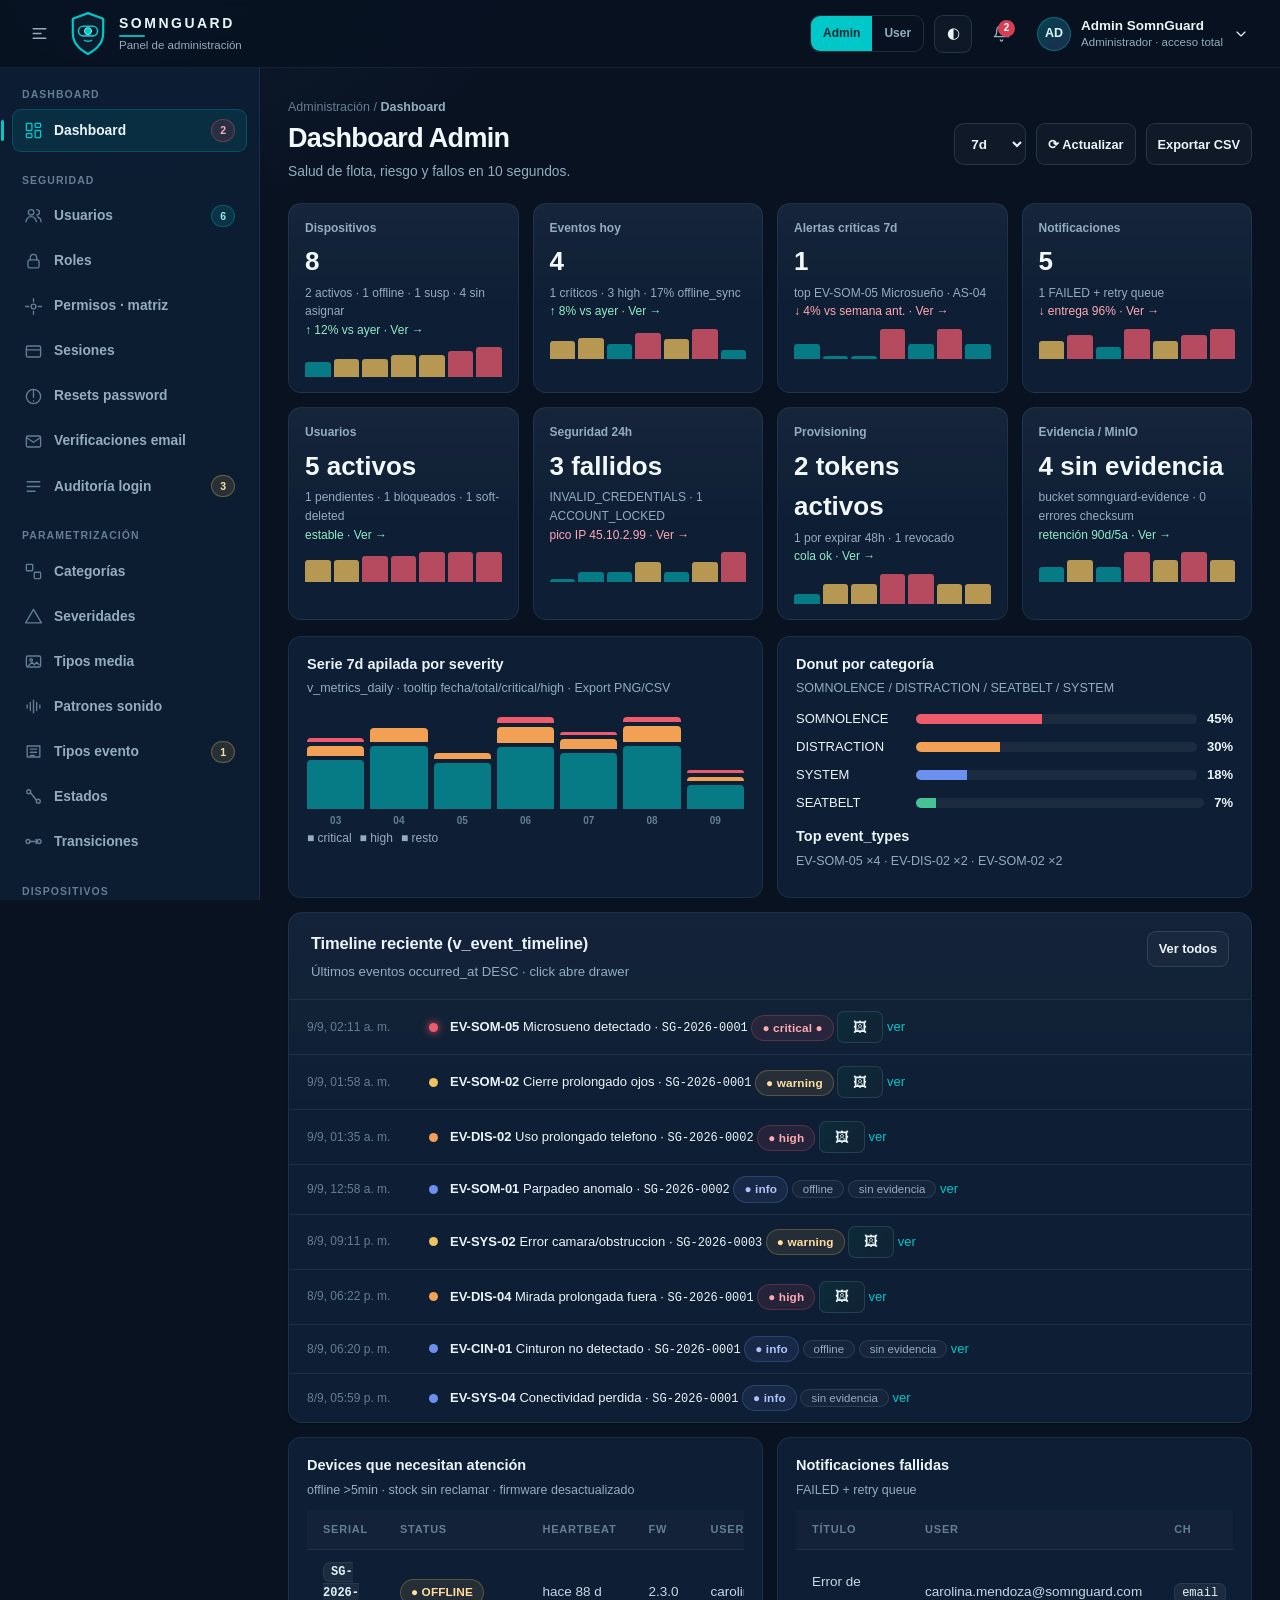
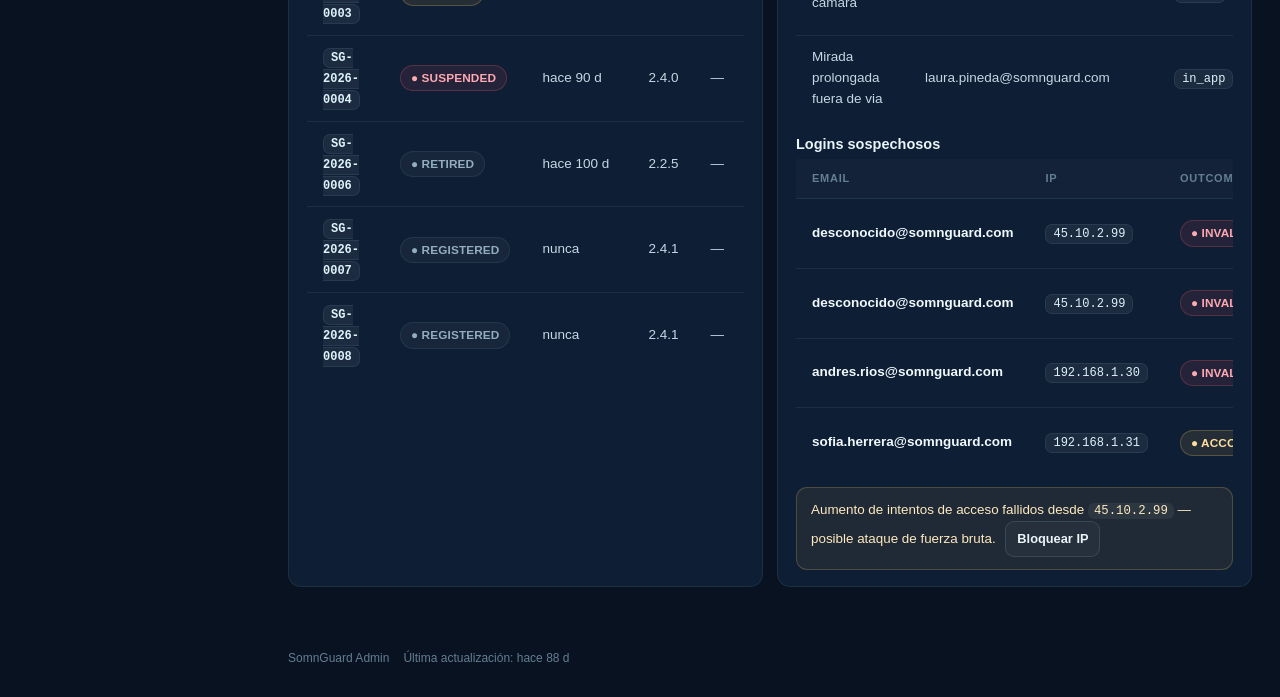
==== admin.html @ 6198c8e9 "mockup v1" ====
<!DOCTYPE html>
<html lang="es">
<head>
  <meta charset="UTF-8" />
  <meta name="viewport" content="width=device-width, initial-scale=1.0" />
  <title>SOMNGUARD — Panel de Administración</title>
  <link rel="stylesheet" href="./css/admin.css" />
</head>
<body>
  <div class="app-shell">
    <a class="sr-only" href="#main-content">Saltar al contenido</a>

    <header class="topbar">
      <div class="topbar-start">
        <button class="icon-btn" data-mobile-nav onclick="SG.toggleMobileNav(true)" aria-label="Abrir navegación">
          <svg viewBox="0 0 24 24"><path d="M4 7h16M4 12h16M4 17h16"></path></svg>
        </button>
        <button class="icon-btn desktop-collapse" onclick="SG.toggleCollapse()" aria-label="Colapsar navegación">
          <svg viewBox="0 0 24 24"><path d="M4 6h16M4 12h10M4 18h16"></path></svg>
        </button>
        <a class="brand" href="#/admin/dashboard">
          <span class="brand-mark" aria-hidden="true">
            <svg viewBox="0 0 100 112" fill="none" style="width:40px;height:45px">
              <path d="M50 5 L88 19 L88 55 C88 79 70 97 50 107 C30 97 12 79 12 55 L12 19 Z" fill="#0c1b2e" stroke="#00C8C8" stroke-width="5.5" stroke-linejoin="round"></path>
              <rect x="26" y="38" width="48" height="24" rx="12" ry="12" fill="#0c1b2e" stroke="#00C8C8" stroke-width="4"></rect>
              <circle cx="50" cy="50" r="9" fill="#00C8C8"></circle>
              <path d="M41 73 Q50 78 59 73" stroke="#00C8C8" stroke-width="3.5" stroke-linecap="round" fill="none"></path>
            </svg>
          </span>
          <span class="brand-copy">
            <strong>SOMNGUARD</strong>
            <span>Panel de administración</span>
          </span>
        </a>
      </div>
      <div class="topbar-end">
        <div class="role-switch" title="Cambiar vista de rol">
          <button id="roleAdmin" class="role-btn active" onclick="SG.setRole('admin')">Admin</button>
          <button id="roleUser" class="role-btn" onclick="SG.setRole('user')">User</button>
        </div>
        <button class="theme-btn" onclick="SG.toggleTheme()" title="Modo oscuro/claro">◐</button>
        <div style="position:relative">
          <button class="icon-btn bell" id="notifBtn" onclick="SG.toggleNotif(event)" aria-label="Notificaciones">
            <svg viewBox="0 0 24 24"><path d="M6 8a6 6 0 1 1 12 0c0 7 3 8 3 8H3s3-1 3-8"></path><path d="M10.5 20a1.5 1.5 0 0 0 3 0"></path></svg>
            <span class="bell-dot" id="bellDot">3</span>
          </button>
          <div id="notifPanel" class="dropdown hidden" style="width:340px" role="dialog" aria-label="Notificaciones"></div>
        </div>
        <div class="user-menu-wrap">
          <button class="user-trigger" onclick="SG.toggleUserMenu(event)" aria-expanded="false" id="userTrigger">
            <span class="user-avatar" id="userAvatar">AD</span>
            <span class="user-copy"><strong id="userName">Admin SomnGuard</strong><span id="userMeta">Administrador · acceso total</span></span>
            <svg viewBox="0 0 24 24" style="width:16px;height:16px"><path d="m6 9 6 6 6-6"></path></svg>
          </button>
          <div class="dropdown hidden" id="userMenu"></div>
        </div>
      </div>
    </header>

    <aside class="sidebar" aria-label="Navegación principal">
      <div class="nav-group" data-group="dashboard" data-has-badge="true">
        <p class="sidebar-label">Dashboard</p>
        <button class="nav-group-toggle" onclick="SG.toggleNavGroup(this)" title="Dashboard" aria-label="Módulo Dashboard">
          <svg viewBox="0 0 24 24"><rect x="3" y="3" width="7" height="9" rx="1"></rect><rect x="14" y="3" width="7" height="5" rx="1"></rect><rect x="14" y="12" width="7" height="9" rx="1"></rect><rect x="3" y="16" width="7" height="5" rx="1"></rect></svg>
        </button>
        <nav class="nav">
          <a class="nav-link" data-nav="/admin/dashboard" href="#/admin/dashboard"><svg viewBox="0 0 24 24"><rect x="3" y="3" width="7" height="9" rx="1"></rect><rect x="14" y="3" width="7" height="5" rx="1"></rect><rect x="14" y="12" width="7" height="9" rx="1"></rect><rect x="3" y="16" width="7" height="5" rx="1"></rect></svg><span>Dashboard</span><em class="nav-badge danger" data-badge="crit">2</em></a>
        </nav>
      </div>
      <div class="nav-group" data-group="security" data-has-badge="true">
        <p class="sidebar-label">Seguridad</p>
        <button class="nav-group-toggle" onclick="SG.toggleNavGroup(this)" title="Seguridad" aria-label="Módulo Seguridad">
          <svg viewBox="0 0 24 24"><rect x="5" y="10" width="14" height="10" rx="2"></rect><path d="M8 10V7a4 4 0 0 1 8 0v3"></path></svg>
        </button>
        <nav class="nav">
          <a class="nav-link" data-nav="/admin/users" href="#/admin/users"><svg viewBox="0 0 24 24"><circle cx="9" cy="8" r="3.5"></circle><path d="M2.5 20a6.5 6.5 0 0 1 13 0"></path><path d="M16 4.5a3.5 3.5 0 0 1 0 7M21.5 20a6.5 6.5 0 0 0-4.5-6.2"></path></svg><span>Usuarios</span><em class="nav-badge" data-badge="users">6</em></a>
          <a class="nav-link" data-nav="/admin/roles" href="#/admin/roles"><svg viewBox="0 0 24 24"><rect x="5" y="10" width="14" height="10" rx="2"></rect><path d="M8 10V7a4 4 0 0 1 8 0v3"></path></svg><span>Roles</span></a>
          <a class="nav-link" data-nav="/admin/permissions" href="#/admin/permissions"><svg viewBox="0 0 24 24"><circle cx="12" cy="12" r="3"></circle><path d="M12 2v4M12 18v4M2 12h4M18 12h4"></path></svg><span>Permisos · matriz</span></a>
          <a class="nav-link" data-nav="/admin/sessions" href="#/admin/sessions"><svg viewBox="0 0 24 24"><rect x="3" y="5" width="18" height="14" rx="2"></rect><path d="M3 10h18"></path></svg><span>Sesiones</span></a>
          <a class="nav-link" data-nav="/admin/password-resets" href="#/admin/password-resets"><svg viewBox="0 0 24 24"><path d="M12 3v10M12 17.5v.5"></path><circle cx="12" cy="12" r="9"></circle></svg><span>Resets password</span></a>
          <a class="nav-link" data-nav="/admin/email-verifications" href="#/admin/email-verifications"><svg viewBox="0 0 24 24"><rect x="3" y="5" width="18" height="14" rx="2"></rect><path d="m3 7 9 6 9-6"></path></svg><span>Verificaciones email</span></a>
          <a class="nav-link" data-nav="/admin/login-audit" href="#/admin/login-audit"><svg viewBox="0 0 24 24"><path d="M4 6h16M4 12h16M4 18h10"></path></svg><span>Auditoría login</span><em class="nav-badge warn" data-badge="fails">3</em></a>
        </nav>
      </div>
      <div class="nav-group" data-group="catalog" data-has-badge="true">
        <p class="sidebar-label">Parametrización</p>
        <button class="nav-group-toggle" onclick="SG.toggleNavGroup(this)" title="Parametrización" aria-label="Módulo Parametrización">
          <svg viewBox="0 0 24 24"><rect x="3" y="3" width="8" height="8" rx="1"></rect><rect x="13" y="13" width="8" height="8" rx="1"></rect></svg>
        </button>
        <nav class="nav">
          <a class="nav-link" data-nav="/admin/catalog/event-categories" href="#/admin/catalog/event-categories"><svg viewBox="0 0 24 24"><rect x="3" y="3" width="8" height="8" rx="1"></rect><rect x="13" y="13" width="8" height="8" rx="1"></rect></svg><span>Categorías</span></a>
          <a class="nav-link" data-nav="/admin/catalog/severities" href="#/admin/catalog/severities"><svg viewBox="0 0 24 24"><path d="M12 3 2 20h20L12 3Z"></path></svg><span>Severidades</span></a>
          <a class="nav-link" data-nav="/admin/catalog/media-types" href="#/admin/catalog/media-types"><svg viewBox="0 0 24 24"><rect x="3" y="5" width="18" height="14" rx="2"></rect><circle cx="9" cy="10" r="1.6"></circle><path d="m5 18 5-5 3 3 3-3 3 3"></path></svg><span>Tipos media</span></a>
          <a class="nav-link" data-nav="/admin/catalog/sound-patterns" href="#/admin/catalog/sound-patterns"><svg viewBox="0 0 24 24"><path d="M4 10v4M8 7v10M12 4v16M16 7v10M20 10v4"></path></svg><span>Patrones sonido</span></a>
          <a class="nav-link" data-nav="/admin/catalog/event-types" href="#/admin/catalog/event-types"><svg viewBox="0 0 24 24"><path d="M4 5h16v14H4z"></path><path d="M8 9h8M8 13h8M8 17h5"></path></svg><span>Tipos evento</span><em class="nav-badge warn">1</em></a>
          <a class="nav-link" data-nav="/admin/catalog/statuses" href="#/admin/catalog/statuses"><svg viewBox="0 0 24 24"><circle cx="6" cy="6" r="2.5"></circle><circle cx="18" cy="18" r="2.5"></circle><path d="M8 7l8 10"></path></svg><span>Estados</span></a>
          <a class="nav-link" data-nav="/admin/catalog/transitions" href="#/admin/catalog/transitions"><svg viewBox="0 0 24 24"><circle cx="5" cy="12" r="2.5"></circle><circle cx="19" cy="12" r="2.5"></circle><path d="M7.5 12h9M15 9.5 17.5 12 15 14.5"></path></svg><span>Transiciones</span></a>
        </nav>
      </div>
      <div class="nav-group" data-group="devices" data-has-badge="true">
        <p class="sidebar-label">Dispositivos</p>
        <button class="nav-group-toggle" onclick="SG.toggleNavGroup(this)" title="Dispositivos" aria-label="Módulo Dispositivos">
          <svg viewBox="0 0 24 24"><rect x="7" y="2" width="10" height="20" rx="2"></rect><path d="M11 18h2"></path></svg>
        </button>
        <nav class="nav">
          <a class="nav-link" data-nav="/admin/devices" href="#/admin/devices"><svg viewBox="0 0 24 24"><rect x="7" y="2" width="10" height="20" rx="2"></rect><path d="M11 18h2"></path></svg><span>Dispositivos</span><em class="nav-badge warn" data-badge="offline">1</em></a>
          <a class="nav-link" data-nav="/admin/assignments" href="#/admin/assignments"><svg viewBox="0 0 24 24"><path d="M8 7h13M8 12h13M8 17h13"></path><circle cx="4" cy="7" r="1.3"></circle><circle cx="4" cy="12" r="1.3"></circle><circle cx="4" cy="17" r="1.3"></circle></svg><span>Asignaciones</span></a>
          <a class="nav-link" data-nav="/admin/device-configs" href="#/admin/device-configs"><svg viewBox="0 0 24 24"><circle cx="12" cy="12" r="3"></circle><path d="M19.4 15a1.7 1.7 0 0 0 .3 1.9l.1.1-2.8 2.8-.1-.1a1.7 1.7 0 0 0-1.9-.3 1.7 1.7 0 0 0-1 1.6v.2h-4V21a1.7 1.7 0 0 0-1-1.6 1.7 1.7 0 0 0-1.9.3l-.1.1L4.2 17l.1-.1A1.7 1.7 0 0 0 4.6 15 1.7 1.7 0 0 0 3 14H2.8v-4H3a1.7 1.7 0 0 0 1.6-1 1.7 1.7 0 0 0-.3-1.9L4.2 7 7 4.2l.1.1A1.7 1.7 0 0 0 9 4.6a1.7 1.7 0 0 0 1-1.6v-.2h4V3a1.7 1.7 0 0 0 1 1.6 1.7 1.7 0 0 0 1.9-.3l.1-.1L19.8 7l-.1.1a1.7 1.7 0 0 0-.3 1.9 1.7 1.7 0 0 0 1.6 1h.2v4H21a1.7 1.7 0 0 0-1.6 1Z"></path></svg><span>Configs</span></a>
          <a class="nav-link" data-nav="/admin/provisioning-tokens" href="#/admin/provisioning-tokens"><svg viewBox="0 0 24 24"><path d="M12 3v18M5 8l7-5 7 5M5 16l7 5 7-5"></path></svg><span>Tokens provisioning</span><em class="nav-badge">2</em></a>
          <a class="nav-link" data-nav="/admin/provisioning-audit" href="#/admin/provisioning-audit"><svg viewBox="0 0 24 24"><path d="M4 6h16M4 12h16M4 18h10"></path></svg><span>Audit provisioning</span></a>
        </nav>
      </div>
      <div class="nav-group" data-group="telemetry">
        <p class="sidebar-label">Telemetría</p>
        <button class="nav-group-toggle" onclick="SG.toggleNavGroup(this)" title="Telemetría" aria-label="Módulo Telemetría">
          <svg viewBox="0 0 24 24"><path d="M3 12h4l2-6 4 12 2-6h6"></path></svg>
        </button>
        <nav class="nav">
          <a class="nav-link" data-nav="/admin/events" href="#/admin/events"><svg viewBox="0 0 24 24"><path d="M3 12h4l2-6 4 12 2-6h6"></path></svg><span>Eventos</span></a>
          <a class="nav-link" data-nav="/admin/evidence" href="#/admin/evidence"><svg viewBox="0 0 24 24"><rect x="3" y="5" width="18" height="14" rx="2"></rect><circle cx="9" cy="10" r="1.6"></circle></svg><span>Evidencias</span></a>
          <a class="nav-link" data-nav="/admin/alerts" href="#/admin/alerts"><svg viewBox="0 0 24 24"><path d="M6 8a6 6 0 1 1 12 0c0 7 3 8 3 8H3s3-1 3-8"></path><path d="M10.5 20a1.5 1.5 0 0 0 3 0"></path></svg><span>Alertas edge</span></a>
        </nav>
      </div>
      <div class="nav-group" data-group="monitoring" data-has-badge="true">
        <p class="sidebar-label">Monitoreo</p>
        <button class="nav-group-toggle" onclick="SG.toggleNavGroup(this)" title="Monitoreo" aria-label="Módulo Monitoreo">
          <svg viewBox="0 0 24 24"><path d="M4 6h16v9H8l-4 4V6Z"></path></svg>
        </button>
        <nav class="nav">
          <a class="nav-link" data-nav="/admin/notifications" href="#/admin/notifications"><svg viewBox="0 0 24 24"><path d="M4 6h16v9H8l-4 4V6Z"></path></svg><span>Notificaciones</span><em class="nav-badge danger">1</em></a>
        </nav>
      </div>
      <div class="nav-group" data-group="analytics">
        <p class="sidebar-label">Analítica</p>
        <button class="nav-group-toggle" onclick="SG.toggleNavGroup(this)" title="Analítica" aria-label="Módulo Analítica">
          <svg viewBox="0 0 24 24"><path d="M4 20V10M10 20V4M16 20v-7M22 20H2"></path></svg>
        </button>
        <nav class="nav">
          <a class="nav-link" data-nav="/admin/analytics-timeline" href="#/admin/analytics-timeline"><svg viewBox="0 0 24 24"><path d="M4 18V8M10 18V4M16 18v-8M22 18H2"></path></svg><span>Timeline</span></a>
          <a class="nav-link" data-nav="/admin/analytics-metrics" href="#/admin/analytics-metrics"><svg viewBox="0 0 24 24"><path d="M4 20V10M10 20V4M16 20v-7M22 20H2"></path></svg><span>Métricas</span></a>
          <a class="nav-link" data-nav="/admin/reports" href="#/admin/reports"><svg viewBox="0 0 24 24"><path d="M6 3h9l4 4v14H6V3Z"></path><path d="M9 12h7M9 16h7"></path></svg><span>Reportes + IA</span></a>
        </nav>
      </div>
      <div class="nav-group" data-group="audit-ops">
        <p class="sidebar-label">Auditoría &amp; Ops</p>
        <button class="nav-group-toggle" onclick="SG.toggleNavGroup(this)" title="Auditoría &amp; Ops" aria-label="Módulo Auditoría y Ops">
          <svg viewBox="0 0 24 24"><path d="M6 3h12v18l-3-2-3 2-3-2-3 2V3Z"></path></svg>
        </button>
        <nav class="nav">
          <a class="nav-link" data-nav="/admin/audit" href="#/admin/audit"><svg viewBox="0 0 24 24"><path d="M6 3h12v18l-3-2-3 2-3-2-3 2V3Z"></path></svg><span>Auditoría global</span></a>
          <a class="nav-link" data-nav="/admin/observability" href="#/admin/observability"><svg viewBox="0 0 24 24"><circle cx="12" cy="12" r="8"></circle><circle cx="12" cy="12" r="2"></circle></svg><span>Observabilidad</span></a>
          <a class="nav-link" data-nav="/admin/settings" href="#/admin/settings"><svg viewBox="0 0 24 24"><circle cx="12" cy="12" r="3"></circle><path d="M12 2v4M12 18v4M2 12h4M18 12h4"></path></svg><span>Settings</span></a>
        </nav>
      </div>
      <div class="sidebar-foot" id="sidebarFoot">Administrador</div>
    </aside>
    <button class="sidebar-backdrop" aria-label="Cerrar navegación" onclick="SG.toggleMobileNav(false)"></button>

    <main class="main-area" id="main-content">
      <div class="content" id="app"><!-- render por JS --></div>
      <footer class="app-foot" id="appFoot"></footer>
    </main>
  </div>

  <div id="modal-root"></div>
  <div id="toast-root"></div>
  <div id="drawer-root"></div>
  <div id="cmdk-root"></div>

  <script src="./js/seed.js"></script>
  <script src="./js/admin-core.js"></script>
  <script src="./js/views-dashboard.js"></script>
  <script src="./js/views-security.js"></script>
  <script src="./js/views-catalog.js"></script>
  <script src="./js/views-devices.js"></script>
  <script src="./js/views-telemetry.js"></script>
  <script src="./js/views-ops.js"></script>
</body>
</html>
---- css/admin.css ----
/* SOMNGUARD — Panel de Administración */
* { margin: 0; padding: 0; box-sizing: border-box; }

:root {
  --bg-primary: #081221;
  --bg-surface: #0e1e34;
  --bg-surface-2: #112741;
  --bg-input: #13293f;
  --bg-input-focused: #17334f;
  --border: rgba(151, 196, 211, 0.16);
  --border-soft: rgba(151, 196, 211, 0.10);
  --border-focused: #00C8C8;
  --accent: #00C8C8;
  --accent-hover: #22dbe0;
  --accent-light: rgba(0, 200, 200, 0.10);
  --accent-ink: #062a33;
  --text: #eaf4f9;
  --text-muted: #93adbf;
  --text-faint: #647e92;
  --error: #ff7a7a;
  --placeholder: #5d7a8d;
  --radius-input: 10px;
  --radius-button: 10px;
  --success: #45c397;
  --warning: #f0c25e;
  --info: #6c90f0;
  --shadow-sm: 0 1px 2px rgba(0,0,0,.35);
  --shadow-md: 0 12px 32px rgba(0,0,0,.35);
  --topbar-height: 68px;
  --sidebar-width: 260px;
  --sidebar-collapsed-width: 72px;
}

html {
  font-family: 'Inter', -apple-system, BlinkMacSystemFont, 'Segoe UI', Roboto, 'Helvetica Neue', Arial, sans-serif;
  -webkit-font-smoothing: antialiased;
  text-rendering: optimizeLegibility;
}
body {
  background:
    radial-gradient(900px 400px at 80% -10%, rgba(0,200,200,.07), transparent 60%),
    radial-gradient(700px 380px at 10% 0%, rgba(108,144,240,.06), transparent 60%),
    var(--bg-primary);
  color: var(--text);
  min-width: 320px;
  overflow-x: hidden;
  font-size: 14.5px;
  line-height: 1.55;
}
button, input, select, textarea { font: inherit; }
a { color: var(--accent); text-decoration: none; }
a:hover { color: var(--accent-hover); }
svg { width: 19px; height: 19px; flex-shrink: 0; display: block; fill: none; stroke: currentColor; stroke-width: 1.7; stroke-linecap: round; stroke-linejoin: round; }
.hidden { display: none !important; }
.sr-only { position:absolute;width:1px;height:1px;overflow:hidden;clip:rect(0,0,0,0); }
::selection { background: rgba(0,200,200,.28); }
:focus-visible { outline: 2px solid rgba(0,200,200,.6); outline-offset: 2px; }

/* ---------- Shell / Topbar ---------- */
.app-shell { min-height: 100vh; }
.topbar {
  position: fixed; left: 0; right: 0; top: 0; height: var(--topbar-height); z-index: 50;
  background: rgba(8, 18, 33, 0.86); backdrop-filter: blur(14px);
  border-bottom: 1px solid var(--border-soft);
  display: flex; align-items: center; justify-content: space-between; gap: 16px; padding: 0 20px;
}
.topbar-start, .topbar-end { display: flex; align-items: center; gap: 10px; min-width: 0; }
.brand { display: flex; align-items: center; gap: 11px; text-decoration: none; color: var(--text); min-height: 44px; }
.brand-mark svg { width: 36px; height: 41px; }
.brand-copy { display: grid; min-width: 0; line-height: 1.2; }
.brand-copy strong { font-size: 14px; letter-spacing: 2.5px; color: var(--text); font-weight: 800; }
.brand-copy strong::after { content: ""; display:block; height:2px; width:26px; background: var(--accent); border-radius:99px; margin-top:3px; opacity:.9; }
.brand-copy span { color: var(--text-muted); font-size: 11.5px; margin-top:2px; }

.icon-btn {
  width: 38px; height: 38px; display: grid; place-items: center;
  border: 1px solid transparent; border-radius: 9px; background: transparent; color: var(--text-muted);
  cursor: pointer; transition: all .18s ease;
}
.icon-btn:hover { background: rgba(255,255,255,.06); color: var(--text); border-color: var(--border-soft); }

.user-menu-wrap { position: relative; }
.user-trigger {
  min-height: 42px; display: flex; align-items: center; gap: 10px;
  border: 1px solid transparent; background: transparent; border-radius: 11px; padding: 5px 10px 5px 6px; cursor: pointer; color: var(--text);
  transition: all .18s ease;
}
.user-trigger:hover { background: rgba(255,255,255,.06); border-color: var(--border-soft); }
.user-avatar {
  width: 34px; height: 34px; border-radius: 50%; display: grid; place-items: center;
  background: linear-gradient(135deg, rgba(0,200,200,.28), rgba(108,144,240,.22));
  color: #d9fbff; font-weight: 700; font-size: 12.5px;
  border: 1px solid rgba(0,200,200,.35);
}
.user-copy { display: grid; text-align: left; line-height: 1.25; }
.user-copy strong { font-size: 13.5px; font-weight: 650; color: var(--text); }
.user-copy span { color: var(--text-muted); font-size: 11.5px; }
.dropdown {
  position: absolute; right: 0; top: calc(100% + 8px); width: 290px; padding: 8px;
  background: #10233c; border: 1px solid var(--border); border-radius: 13px;
  box-shadow: var(--shadow-md); z-index: 1000;
}
.dropdown-item {
  width: 100%; min-height: 40px; display: flex; align-items: center; gap: 10px;
  border: 0; background: transparent; border-radius: 9px; padding: 9px 11px;
  cursor: pointer; text-align: left; color: var(--text); text-decoration: none; font-size: 13.5px; font-weight: 500;
}
.dropdown-item:hover { background: rgba(255,255,255,.06); color: #fff; }
.dropdown-separator { height: 1px; background: var(--border-soft); margin: 6px 4px; }

/* ---------- Sidebar ---------- */
.sidebar {
  position: fixed; top: var(--topbar-height); left: 0; bottom: 0; width: var(--sidebar-width); z-index: 40;
  background: rgba(14,30,52,.92); backdrop-filter: blur(10px);
  border-right: 1px solid var(--border-soft);
  padding: 18px 12px; overflow: auto; transition: width .18s ease, transform .18s ease;
}
.sidebar-label { margin: 0 10px 7px; color: var(--text-faint); font-size: 10.5px; font-weight: 700; letter-spacing: .1em; text-transform: uppercase; white-space: nowrap; }
.nav-group { margin-bottom: 20px; }
.nav-group:last-of-type { margin-bottom: 8px; }
.nav { display: grid; gap: 3px; }
.nav-link {
  position: relative; min-height: 42px; display: flex; align-items: center; gap: 11px;
  padding: 9px 11px; border-radius: 9px; color: var(--text-muted); text-decoration: none;
  font-weight: 550; white-space: nowrap; font-size: 13.8px; border: 1px solid transparent;
  transition: all .16s ease;
}
.nav-link svg { color: var(--text-faint); }
.nav-link:hover { background: rgba(255,255,255,.05); color: var(--text); }
.nav-link:hover svg { color: var(--accent); }
.nav-link.active { color: var(--text); background: var(--accent-light); border-color: rgba(0,200,200,.22); }
.nav-link.active svg { color: var(--accent); }
.nav-link.active::before { content: ""; position: absolute; left: -12px; top: 10px; bottom: 10px; width: 3px; border-radius: 99px; background: var(--accent); }

.main-area { min-height: 100vh; margin-left: var(--sidebar-width); padding-top: var(--topbar-height); transition: margin-left .18s ease; }
.content { width: 100%; max-width: 1240px; margin: 0 auto; padding: 30px 28px 48px; }
.sidebar-backdrop { display: none; }
.topbar [data-mobile-nav] { display: none; }

/* ---------- Sidebar colapsado: agrupado por módulos ---------- */
.nav-group-toggle { display: none; }
body.nav-collapsed .sidebar { width: var(--sidebar-collapsed-width); padding: 18px 10px; overflow: visible; }
body.nav-collapsed .main-area { margin-left: var(--sidebar-collapsed-width); }
body.nav-collapsed .sidebar-label { display: none; }
body.nav-collapsed .nav-group { position: relative; margin-bottom: 4px; }
body.nav-collapsed .nav-group > .nav { display: none; }
body.nav-collapsed .nav-group-toggle {
  display: flex; align-items: center; justify-content: center; position: relative;
  width: 100%; min-height: 42px; border-radius: 9px; border: 1px solid transparent;
  background: transparent; color: var(--text-faint); cursor: pointer; transition: all .16s ease;
}
body.nav-collapsed .nav-group-toggle:hover { background: rgba(255,255,255,.06); color: var(--text); }
body.nav-collapsed .nav-group[data-has-badge="true"] > .nav-group-toggle::after {
  content: ""; position: absolute; top: 6px; right: 12px; width: 7px; height: 7px; border-radius: 50%;
  background: #ef5a6c; box-shadow: 0 0 0 2px rgba(14,30,52,1);
}
body.nav-collapsed .nav-group.open > .nav-group-toggle { background: var(--accent-light); color: var(--accent); border-color: rgba(0,200,200,.28); }
body.nav-collapsed .nav-group.open > .nav {
  display: grid; gap: 2px; position: absolute; left: calc(100% + 10px); top: 0; min-width: 236px;
  background: #10233c; border: 1px solid var(--border); border-radius: 13px; padding: 8px;
  box-shadow: var(--shadow-md); z-index: 70; animation: navflyout .14s ease;
}
@keyframes navflyout { from { opacity: 0; transform: translateX(-4px); } to { opacity: 1; transform: translateX(0); } }
body.nav-collapsed .nav-group.open > .nav::before {
  content: ""; position: absolute; left: -14px; top: 14px; width: 0; height: 0;
  border: 7px solid transparent; border-right-color: #10233c;
}
body.nav-collapsed .nav-group.open .nav-link { justify-content: flex-start; }
body.nav-collapsed .nav-group.open .nav-link span { display: inline; }
body.nav-collapsed .nav-group.open .nav-link.active::before { left: 2px; }
body.light body.nav-collapsed .nav-group.open > .nav { background: #ffffff; }

/* ---------- Botones ---------- */
.btn {
  min-height: 42px; min-width: 42px; display: inline-flex; align-items: center; justify-content: center; gap: 8px;
  border: 1px solid transparent; border-radius: var(--radius-button); padding: 9px 15px;
  font-weight: 600; line-height: 1.2; cursor: pointer; text-decoration: none;
  background: var(--bg-surface-2); color: var(--text); transition: all .18s ease; font-size: 13.8px;
  box-shadow: var(--shadow-sm);
}
.btn:hover { transform: translateY(-1px); filter: brightness(1.06); }
.btn:active { transform: translateY(0); }
.btn-primary { background: var(--accent); color: var(--accent-ink); border-color: rgba(255,255,255,.12); font-weight: 700; box-shadow: 0 6px 20px rgba(0,200,200,.25); }
.btn-primary:hover { background: var(--accent-hover); box-shadow: 0 8px 24px rgba(0,200,200,.32); }
.btn-secondary { border: 1px solid var(--border); color: var(--text); background: rgba(255,255,255,.03); box-shadow: none; }
.btn-secondary:hover { border-color: rgba(0,200,200,.45); color: #fff; background: rgba(0,200,200,.08); }
.btn-danger { background: #d63f53; color: #fff; border-color: rgba(255,255,255,.1); }
.btn-danger-subtle { color: #ffa9b3; background: rgba(214,63,83,.10); border: 1px solid rgba(239,90,108,.25); box-shadow: none; }
.btn-danger-subtle:hover { background: rgba(214,63,83,.16); color: #ffd3d8; }
.btn-ghost { background: transparent; border-color: transparent; color: var(--text-muted); box-shadow: none; }
.btn-ghost:hover { color: var(--text); background: rgba(255,255,255,.06); }
.btn-sm { min-height: 36px; padding: 7px 11px; font-size: 12.8px; border-radius: 9px; }
.btn-link { border-color: transparent; background: transparent; color: var(--accent); padding-inline: 8px; box-shadow: none; }
.btn[disabled] { opacity: .5; cursor: not-allowed; transform: none; }

/* ---------- Paneles y encabezados ---------- */
.card, .panel { background: linear-gradient(180deg, rgba(255,255,255,.025), transparent 40%), var(--bg-surface); border: 1px solid var(--border-soft); border-radius: 14px; box-shadow: var(--shadow-sm); }
.panel { overflow: hidden; }
.panel-header { display: flex; align-items: flex-start; justify-content: space-between; gap: 16px; padding: 18px 22px; border-bottom: 1px solid var(--border-soft); }
.panel-title { margin: 0; font-size: 16.5px; font-weight: 700; letter-spacing: -.01em; color: var(--text); display: flex; align-items: center; gap: 9px; }
.panel-subtitle { margin: 5px 0 0; color: var(--text-muted); font-size: 13.2px; line-height: 1.5; }
.panel-body { padding: 22px; }
.page-header { display: flex; justify-content: space-between; align-items: flex-start; gap: 20px; margin-bottom: 20px; }
.page-header h1 { margin: 0; font-size: 27px; font-weight: 750; letter-spacing: -.025em; line-height: 1.15; color: #f2f9fd; }
.page-header p { margin: 7px 0 0; color: var(--text-muted); font-size: 13.8px; max-width: 640px; }
.page-actions { display: flex; gap: 10px; flex-wrap: wrap; flex-shrink: 0; }
.back-link { display: inline-flex; align-items: center; gap: 6px; min-height: 36px; font-weight: 600; font-size: 13.2px; text-decoration: none; margin-bottom: 10px; color: var(--text-muted); }
.back-link:hover { color: var(--accent); }

.alert { border: 1px solid; border-radius: 11px; padding: 12px 14px; font-size: 13.4px; line-height: 1.55; margin-bottom: 16px; }
.alert-critical { color: #ffd3d8; background: rgba(214,63,83,.09); border-color: rgba(239,90,108,.22); }
.alert-warning { color: #ffe9be; background: rgba(240,194,94,.08); border-color: rgba(240,194,94,.22); }
.alert-success { color: #c3f5de; background: rgba(69,195,151,.09); border-color: rgba(69,195,151,.22); }
.alert-info { color: #bfe9ef; background: rgba(0,200,200,.08); border-color: rgba(0,200,200,.20); }

.status-badge {
  display: inline-flex; align-items: center; gap: 6px; min-height: 26px;
  border: 1px solid var(--border); border-radius: 999px; padding: 3px 10px;
  font-size: 11.8px; font-weight: 650; letter-spacing: .01em; white-space: nowrap;
  background: rgba(255,255,255,.04); color: var(--text-muted);
}
.status-success { color: #93ebc9; background: rgba(69,195,151,.10); border-color: rgba(69,195,151,.25); }
.status-danger { color: #ffa9b3; background: rgba(239,90,108,.10); border-color: rgba(239,90,108,.25); }
.status-warning { color: #ffde9e; background: rgba(240,194,94,.10); border-color: rgba(240,194,94,.25); }
.status-info { color: #aec1fa; background: rgba(108,144,240,.10); border-color: rgba(108,144,240,.25); }
.status-neutral { color: var(--text-muted); background: rgba(255,255,255,.04); border-color: var(--border-soft); }

/* ---------- Formularios ---------- */
.form-grid { display: grid; grid-template-columns: repeat(2,minmax(0,1fr)); gap: 16px; }
.form-field { display: grid; gap: 7px; min-width: 0; margin-bottom: 14px; }
.form-field.full { grid-column: 1/-1; }
.form-field label { color: #c8dcea; font-size: 12.8px; font-weight: 600; letter-spacing: .01em; }
.form-field input, .form-field select, .form-field textarea {
  width: 100%; min-height: 42px; border: 1px solid var(--border); border-radius: var(--radius-input);
  background: rgba(255,255,255,.03); color: var(--text); padding: 9px 12px; font-size: 13.8px;
  transition: border-color .16s ease, box-shadow .16s ease, background .16s ease;
}
.form-field input::placeholder { color: var(--placeholder); }
.form-field input:focus, .form-field select:focus, .form-field textarea:focus {
  border-color: rgba(0,200,200,.6); background: rgba(0,200,200,.05);
  box-shadow: 0 0 0 3px rgba(0,200,200,.15); outline: 0;
}
.form-field select option { background: #10233c; color: var(--text); }
input[type="checkbox"], input[type="radio"] { width: 17px; height: 17px; accent-color: var(--accent); cursor: pointer; }
.field-help { color: var(--text-faint); font-size: 12px; }
.field-error { display: flex; gap: 6px; color: var(--error); font-size: 12px; }
.form-actions { display: flex; justify-content: flex-end; gap: 10px; margin-top: 20px; flex-wrap: wrap; }

.search-input { position: relative; }
.search-input svg { position: absolute; left: 11px; top: 12px; color: var(--text-faint); width:17px; height:17px; }
.search-input input { padding-left: 36px !important; }
.filters { display: grid; grid-template-columns: repeat(3,minmax(150px,1fr)) auto; gap: 14px; align-items: end; padding: 16px 18px; margin-bottom: 16px; }
.filters .form-field { margin-bottom: 0; }

/* ---------- Tablas ---------- */
.data-table-wrap { overflow-x: auto; }
.data-table { width: 100%; border-collapse: collapse; min-width: 760px; }
.data-table th, .data-table td { padding: 11px 16px; border-bottom: 1px solid var(--border-soft); text-align: left; vertical-align: middle; }
.data-table th { background: rgba(255,255,255,.02); color: var(--text-faint); font-size: 11px; font-weight: 700; text-transform: uppercase; letter-spacing: .07em; white-space: nowrap; }
.data-table td { color: #c4d8e5; font-size: 13.5px; }
.data-table tbody tr { transition: background .14s ease; }
.data-table tbody tr:hover { background: rgba(255,255,255,.025); }
.data-table tbody tr:last-child td { border-bottom: 0; }
.data-table td strong, .data-table td a strong { color: #f0f8fc; font-weight: 650; }
.data-table a { color: var(--accent); font-weight: 550; }
.data-table a:hover { color: var(--accent-hover); text-decoration: underline; }
.data-table code { background: rgba(255,255,255,.06); border: 1px solid var(--border-soft); padding: 2px 7px; border-radius: 7px; font-size: 12px; color: #dff3fa; }
.table-footer { display: flex; align-items: center; justify-content: space-between; gap: 14px; padding: 13px 18px; border-top: 1px solid var(--border-soft); flex-wrap: wrap; color: var(--text-muted); font-size: 12.8px; }
.pagination { display: flex; align-items: center; gap: 7px; flex-wrap: wrap; }
.page-btn { min-width: 36px; height: 36px; border: 1px solid var(--border); border-radius: 9px; background: rgba(255,255,255,.03); color: var(--text); font-weight: 650; font-size: 13px; cursor: pointer; padding: 0 11px; transition: all .15s ease; }
.page-btn:hover { border-color: rgba(0,200,200,.4); }
.page-btn.active { background: var(--accent); color: var(--accent-ink); border-color: var(--accent); }
.page-size { display: flex; align-items: center; gap: 8px; color: var(--text-muted); font-size: 12.8px; }
.page-size select { min-height: 36px; border: 1px solid var(--border); border-radius: 9px; padding: 6px 9px; background: rgba(255,255,255,.03); color: var(--text); font-size: 13px; }

.tabs { display: flex; gap: 2px; border-bottom: 1px solid var(--border-soft); padding: 0 16px; overflow-x: auto; }
.tab { min-height: 44px; padding: 11px 13px; border: 0; background: transparent; color: var(--text-muted); font-weight: 600; font-size: 13.5px; white-space: nowrap; cursor: pointer; border-bottom: 2px solid transparent; transition: all .15s ease; }
.tab:hover { color: var(--text); }
.tab.active { color: var(--accent); border-bottom-color: var(--accent); }

.detail-grid { display: grid; grid-template-columns: repeat(3,minmax(0,1fr)); gap: 12px; margin-bottom: 18px; }
.detail-item { background: rgba(255,255,255,.025); border: 1px solid var(--border-soft); border-radius: 11px; padding: 13px 14px; }
.detail-item dt { color: var(--text-faint); font-size: 10.8px; font-weight: 700; text-transform: uppercase; letter-spacing: .07em; }
.detail-item dd { margin: 5px 0 0; color: var(--text); font-weight: 550; font-size: 13.8px; }

.empty-state, .error-state, .loading-state { display: grid; place-items: center; text-align: center; min-height: 300px; padding: 36px 22px; }
.empty-state h2, .error-state h2 { color: var(--text); font-size: 17px; }
.empty-state p, .error-state p { color: var(--text-muted); font-size: 13.5px; }
.state-icon { width: 52px; height: 52px; display: grid; place-items: center; border-radius: 50%; background: var(--accent-light); color: var(--accent); margin: 0 auto 14px; border: 1px solid rgba(0,200,200,.2); }

.modal-backdrop { position: fixed; inset: 0; background: rgba(3,8,16,.68); backdrop-filter: blur(6px); z-index: 1000; display: grid; place-items: center; padding: 24px; }
.modal { width: min(620px,100%); max-height: calc(100vh - 48px); overflow: auto; background: #102540; border: 1px solid var(--border); border-radius: 15px; box-shadow: var(--shadow-md); }
.modal-lg { width: min(900px,100%); }
.modal-header { display: flex; justify-content: space-between; align-items: center; gap: 16px; padding: 17px 20px; border-bottom: 1px solid var(--border-soft); }
.modal-header h2 { margin: 0; font-size: 16.5px; font-weight: 700; letter-spacing: -.01em; color: var(--text); }
.modal-body { padding: 20px; }
.modal-body h3 { color: var(--text); margin: 18px 0 10px; font-size: 14px; font-weight: 700; }
.modal-footer { display: flex; justify-content: flex-end; gap: 10px; padding: 14px 20px; border-top: 1px solid var(--border-soft); background: rgba(255,255,255,.015); }

.toast {
  position: fixed; right: 22px; bottom: 22px; z-index: 1100;
  display: flex; align-items: center; gap: 10px;
  background: #102540; border: 1px solid rgba(0,200,200,.35); color: var(--text);
  padding: 11px 15px; border-radius: 11px; box-shadow: var(--shadow-md); font-size: 13.5px; font-weight: 550;
}
.code-view { margin: 0; background: #060f1e; color: #a9e6f0; border: 1px solid var(--border-soft); border-radius: 10px; padding: 14px; overflow: auto; font: 12px/1.6 ui-monospace, Consolas, monospace; }

.role-perms { display: grid; gap: 12px; }
.role-perms fieldset { border: 1px solid var(--border-soft); border-radius: 10px; padding: 12px 14px; background: rgba(255,255,255,.015); }
.role-perms legend { padding: 0 6px; color: var(--text); font-weight: 700; font-size: 13px; }
.role-perms label { display: flex; align-items: center; gap: 8px; font-weight: 450; color: var(--text-muted); font-size: 13.5px; }
.role-perms code { color: var(--text); background: rgba(255,255,255,.06); padding: 2px 7px; border-radius: 7px; font-size: 12px; }

.matrix-check { color: var(--success); font-weight: 800; }
.matrix-dash { color: var(--text-faint); }

/* Hub parametrización por tarjetas */
.param-grid { display: grid; grid-template-columns: repeat(4,minmax(0,1fr)); gap: 14px; margin-top: 18px; }
.param-card {
  background: linear-gradient(180deg, rgba(255,255,255,.03), transparent 50%), var(--bg-surface);
  border: 1px solid var(--border-soft); border-radius: 13px;
  padding: 18px; text-decoration: none; color: var(--text); transition: all .18s ease;
  display: grid; gap: 9px; align-content: start;
}
.param-card:hover { border-color: rgba(0,200,200,.45); transform: translateY(-2px); box-shadow: 0 12px 28px rgba(0,0,0,.35); }
.param-card-head { display: flex; align-items: center; gap: 10px; }
.param-card-head strong { font-size: 14.2px; font-weight: 700; letter-spacing: -.01em; color: #f0f8fc; line-height: 1.3; }
.param-ico { width: 34px; height: 34px; display: grid; place-items: center; border-radius: 10px; background: var(--accent-light); color: var(--accent); font-size: 17px; flex-shrink: 0; border: 1px solid rgba(0,200,200,.22); }
.param-card p { color: var(--text-muted); font-size: 12.9px; line-height: 1.55; margin: 0; }

@media (max-width: 1024px) {
  .filters { grid-template-columns: repeat(2,minmax(0,1fr)); }
  .detail-grid { grid-template-columns: repeat(2,minmax(0,1fr)); }
  .param-grid { grid-template-columns: repeat(2,minmax(0,1fr)); }
}
@media (max-width: 767px) {
  :root { --topbar-height: 62px; }
  body { font-size: 14px; }
  .topbar { padding: 0 12px; }
  .topbar [data-mobile-nav] { display: grid; }
  .topbar .desktop-collapse { display: none; }
  .brand-copy span, .user-copy, .user-trigger > svg { display: none; }
  .sidebar { top: 62px; width: min(84vw,310px); transform: translateX(-105%); }
  body.mobile-nav-open .sidebar { transform: translateX(0); }
  .sidebar-backdrop { position: fixed; inset: 62px 0 0; z-index: 35; border: 0; background: rgba(0,0,0,.6); display: block; opacity: 0; pointer-events: none; transition: opacity .18s ease; }
  body.mobile-nav-open .sidebar-backdrop { opacity: 1; pointer-events: auto; }
  .main-area, body.nav-collapsed .main-area { margin-left: 0; }
  .content { padding: 18px 12px 32px; }
  .page-header { flex-direction: column; }
  .page-header h1 { font-size: 23px; }
  .page-actions, .page-actions .btn { width: 100%; }
  .filters { grid-template-columns: 1fr; padding: 14px; }
  .form-grid { grid-template-columns: 1fr; }
  .detail-grid { grid-template-columns: 1fr; }
  .param-grid { grid-template-columns: 1fr; }
  .panel-header { padding: 15px; flex-direction: column; }
  .panel-body { padding: 15px; }
  .modal-backdrop { padding: 0; align-items: end; }
  .modal { width: 100%; max-height: 92vh; border-radius: 15px 15px 0 0; }
  .modal-footer { flex-direction: column-reverse; }
  .modal-footer .btn { width: 100%; }
  .kpi-grid { grid-template-columns: repeat(2,minmax(0,1fr)); }
  .charts-grid { grid-template-columns: 1fr; }
}

/* ================= v2: shell + componentes §1 ================= */
.env-chip { border: 1px solid rgba(240,194,94,.4); background: rgba(240,194,94,.12); color: #ffde9e; font-size: 11px; font-weight: 800; letter-spacing: .08em; border-radius: 999px; padding: 4px 10px; cursor: default; }
.cmdk-trigger { display: flex; align-items: center; gap: 8px; min-width: 240px; border: 1px solid var(--border); background: rgba(255,255,255,.03); color: var(--text-faint); border-radius: 10px; padding: 8px 12px; font-size: 12.5px; cursor: pointer; }
.cmdk-trigger:hover { border-color: rgba(0,200,200,.45); color: var(--text); }
.cmdk-trigger kbd { margin-left: auto; border: 1px solid var(--border); border-radius: 6px; padding: 1px 6px; font-size: 11px; background: rgba(255,255,255,.04); }
.theme-btn { width: 38px; height: 38px; display: grid; place-items: center; border: 1px solid var(--border); border-radius: 9px; background: rgba(255,255,255,.03); color: var(--text); cursor: pointer; }
.role-switch { display: flex; border: 1px solid var(--border); border-radius: 10px; overflow: hidden; }
.role-btn { border: 0; background: transparent; color: var(--text-muted); font-size: 12px; font-weight: 700; padding: 8px 12px; cursor: pointer; }
.role-btn.active { background: var(--accent); color: var(--accent-ink); }
.bell { position: relative; }
.bell-dot { position: absolute; top: 4px; right: 4px; min-width: 17px; height: 17px; border-radius: 999px; background: #d63f53; color: #fff; font-size: 10px; font-weight: 800; display: grid; place-items: center; padding: 0 4px; }
.nav-badge { font-style: normal; margin-left: auto; font-size: 10.5px; font-weight: 800; border-radius: 999px; padding: 2px 8px; background: rgba(0,200,200,.14); color: #9be9ec; border: 1px solid rgba(0,200,200,.25); }
.nav-badge.warn { background: rgba(240,194,94,.12); color: #ffde9e; border-color: rgba(240,194,94,.3); }
.nav-badge.danger { background: rgba(214,63,83,.14); color: #ffa9b3; border-color: rgba(239,90,108,.3); animation: pulse 1.6s infinite; }
@keyframes pulse { 50% { opacity: .55; } }
.sidebar-foot { margin: 14px 10px 4px; padding: 10px 12px; border: 1px solid var(--border-soft); border-radius: 10px; color: var(--text-faint); font-size: 11.5px; background: rgba(255,255,255,.02); }
.breadcrumb { color: var(--text-faint); font-size: 12.5px; margin-bottom: 6px; }
.breadcrumb b { color: var(--text-muted); font-weight: 600; }
.perm-chip { font-size: 10.5px; border: 1px solid var(--border-soft); border-radius: 7px; padding: 1px 7px; color: var(--text-faint); background: transparent; white-space: nowrap; }
code { font-family: ui-monospace, Consolas, monospace; font-size: .92em; }
.alert code, .tech-body code, .panel-subtitle code, .page-header code { background: rgba(255,255,255,.06); padding: 1px 6px; border-radius: 6px; }
/* v2-clean: ficha tecnica colapsable + tira de stats */
details.tech { border: 1px solid var(--border-soft); border-radius: 11px; background: rgba(255,255,255,.02); margin: 0 0 14px; font-size: 12.5px; color: var(--text-muted); }
details.tech summary { cursor: pointer; padding: 9px 14px; font-weight: 650; color: var(--text-faint); font-size: 12px; list-style: none; }
details.tech summary::-webkit-details-marker { display: none; }
details.tech summary::before { content: "▸ "; color: var(--accent); }
details.tech[open] summary::before { content: "▾ "; }
details.tech .tech-body { padding: 0 14px 12px; line-height: 1.65; }
.stat-strip { display: flex; gap: 8px; flex-wrap: wrap; align-items: center; background: rgba(255,255,255,.02); border: 1px solid var(--border-soft); border-radius: 11px; padding: 9px 14px; margin: 0 0 14px; font-size: 12.8px; color: var(--text-muted); }
.stat-strip b { color: var(--text); }
@media (max-width: 1280px) { .cmdk-trigger { min-width: 0; } .cmdk-trigger span { display: none; } }
@media (max-width: 1100px) { .topbar a.btn[href="./index.html"] { display: none; } }
.page-actions select { min-height: 42px; border: 1px solid var(--border); border-radius: var(--radius-button); background: rgba(255,255,255,.03); color: var(--text); padding: 9px 12px; font-size: 13.5px; font-weight: 600; cursor: pointer; }
.page-actions select option { background: #10233c; }
.kpi-grid { display: grid; grid-template-columns: repeat(4,minmax(0,1fr)); gap: 14px; margin: 16px 0; }
.kpi-card { background: linear-gradient(180deg, rgba(255,255,255,.03), transparent 55%), var(--bg-surface); border: 1px solid var(--border-soft); border-radius: 13px; padding: 15px 16px; cursor: pointer; transition: all .16s ease; }
.kpi-card:hover { border-color: rgba(0,200,200,.45); transform: translateY(-2px); }
.kpi-card h4 { margin: 0; font-size: 12px; color: var(--text-muted); font-weight: 650; }
.kpi-card .kpi-val { font-size: 26px; font-weight: 800; color: #f2f9fd; margin: 4px 0 2px; }
.kpi-card .kpi-sub { font-size: 12px; color: var(--text-muted); }
.kpi-card .kpi-delta.up { color: #93ebc9; } .kpi-card .kpi-delta.down { color: #ffa9b3; }
.spark { display: flex; align-items: flex-end; gap: 3px; height: 30px; margin-top: 8px; }
.spark i { flex: 1; border-radius: 3px 3px 0 0; background: rgba(0,200,200,.55); min-height: 3px; }
.spark i.hot { background: rgba(239,90,108,.75); } .spark i.warm { background: rgba(240,194,94,.75); }
.charts-grid { display: grid; grid-template-columns: repeat(2,minmax(0,1fr)); gap: 14px; margin: 14px 0; }
.chart-card { background: var(--bg-surface); border: 1px solid var(--border-soft); border-radius: 13px; padding: 16px 18px; }
.chart-card h3 { margin: 0 0 4px; font-size: 14.5px; }
.chart-card p { margin: 0 0 10px; font-size: 12.5px; color: var(--text-muted); }
.bars { display: flex; align-items: flex-end; gap: 6px; height: 120px; padding-top: 8px; }
.bars .bar { flex: 1; display: flex; flex-direction: column; justify-content: flex-end; align-items: center; gap: 4px; height: 100%; }
.bars .bar b { font-size: 10px; color: var(--text-faint); font-weight: 600; }
.bars .seg { width: 100%; border-radius: 4px 4px 0 0; }
.donut-row { display: flex; gap: 10px; align-items: center; margin: 8px 0; font-size: 13px; }
.donut-row .track { flex: 1; height: 10px; border-radius: 99px; background: rgba(255,255,255,.06); overflow: hidden; display: flex; }
.timeline { display: grid; gap: 0; }
.timeline-item { display: flex; gap: 12px; padding: 11px 18px; border-bottom: 1px solid var(--border-soft); font-size: 13px; align-items: center; }
.timeline-item:last-child { border-bottom: 0; }
.timeline-item time { color: var(--text-faint); font-size: 12px; min-width: 110px; }
.dot { width: 9px; height: 9px; border-radius: 50%; flex-shrink: 0; }
.dot.critical { background: #ef5a6c; box-shadow: 0 0 8px #ef5a6c; } .dot.high { background: #f2a154; } .dot.warning { background: #f0c25e; } .dot.info { background: #6c90f0; }
.drawer-backdrop { position: fixed; inset: 0; background: rgba(3,8,16,.6); z-index: 900; }
.drawer { position: fixed; top: 0; right: 0; bottom: 0; width: min(560px, 94vw); z-index: 950; background: #0e2038; border-left: 1px solid var(--border); overflow: auto; padding: 20px 22px 40px; box-shadow: -20px 0 60px rgba(0,0,0,.5); }
.drawer h2 { margin: 0; font-size: 18px; }
.stepper { display: flex; align-items: center; gap: 6px; flex-wrap: wrap; margin: 10px 0; }
.step { font-size: 11px; font-weight: 700; border: 1px solid var(--border); border-radius: 999px; padding: 3px 10px; color: var(--text-faint); }
.step.done { color: #93ebc9; border-color: rgba(69,195,151,.4); background: rgba(69,195,151,.08); }
.step.now { color: #062a33; background: var(--accent); border-color: var(--accent); }
.step-arrow { color: var(--text-faint); font-size: 11px; }
.json-editor { width: 100%; min-height: 180px; background: #060f1e; color: #a9e6f0; border: 1px solid var(--border); border-radius: 10px; padding: 12px; font: 12px/1.6 ui-monospace, Consolas, monospace; }
.chips { display: flex; gap: 6px; flex-wrap: wrap; }
.chip { font-size: 11.5px; border: 1px solid var(--border); border-radius: 999px; padding: 2px 10px; color: var(--text-muted); background: rgba(255,255,255,.03); }
.chip.on { color: #062a33; background: var(--accent); border-color: var(--accent); font-weight: 700; }
.cmdk-backdrop { position: fixed; inset: 0; background: rgba(3,8,16,.7); z-index: 1200; display: grid; justify-items: center; padding-top: 12vh; }
.cmdk { width: min(620px, 92vw); background: #102540; border: 1px solid var(--border); border-radius: 14px; overflow: hidden; }
.cmdk input { width: 100%; border: 0; background: transparent; color: var(--text); padding: 15px 18px; font-size: 15px; outline: 0; }
.cmdk-list { max-height: 320px; overflow: auto; border-top: 1px solid var(--border-soft); }
.cmdk-item { display: flex; gap: 10px; align-items: center; width: 100%; text-align: left; border: 0; background: transparent; color: var(--text); padding: 11px 16px; cursor: pointer; font-size: 13.5px; }
.cmdk-item:hover { background: rgba(0,200,200,.08); }
.cmdk-item small { color: var(--text-faint); margin-left: auto; }
.bulk-bar { display: flex; gap: 10px; align-items: center; background: rgba(0,200,200,.08); border: 1px solid rgba(0,200,200,.3); border-radius: 11px; padding: 10px 14px; margin-bottom: 12px; font-size: 13px; }
.app-foot { max-width: 1240px; margin: 0 auto; padding: 0 28px 30px; color: var(--text-faint); font-size: 12px; display: flex; gap: 14px; flex-wrap: wrap; }
.secret-box { background: #060f1e; border: 1px dashed rgba(240,194,94,.5); border-radius: 10px; padding: 12px 14px; font: 13px ui-monospace, Consolas, monospace; color: #ffe9be; display: flex; gap: 10px; align-items: center; flex-wrap: wrap; }
.graph-wrap { overflow-x: auto; padding: 8px 4px; }
.graph-wrap svg { width: auto; height: 130px; max-width: none; flex-shrink: 0; }
.gnode { fill: #10273f; stroke: rgba(0,200,200,.5); }
.gnode.initial { stroke: #93ebc9; } .gnode.terminal { stroke: #ef5a6c; }
.glabel { fill: #eaf4f9; font-size: 11px; font-weight: 700; }
.gedge { stroke: rgba(151,196,211,.5); stroke-width: 1.4; }
.gedge-lbl { fill: #93adbf; font-size: 9.5px; }
.ev-thumb { width: 46px; height: 32px; border-radius: 7px; background: linear-gradient(135deg, #0c2b3a, #123); border: 1px solid var(--border); display: inline-grid; place-items: center; font-size: 14px; }
body.light { --bg-primary: #eef4f8; --bg-surface: #ffffff; --bg-surface-2: #e8f1f6; --bg-input: #f2f7fa; --text: #0b2233; --text-muted: #4a6577; --text-faint: #7b95a7; --border: rgba(11,34,51,.14); --border-soft: rgba(11,34,51,.1); --accent-ink: #062a33; }
body.light .data-table td { color: #334e61; } body.light .data-table td strong { color: #0b2233; }
.skel { border-radius: 8px; background: linear-gradient(90deg, rgba(255,255,255,.04), rgba(255,255,255,.1), rgba(255,255,255,.04)); background-size: 200% 100%; animation: sk 1.2s infinite; min-height: 14px; }
@keyframes sk { to { background-position: -200% 0; } }
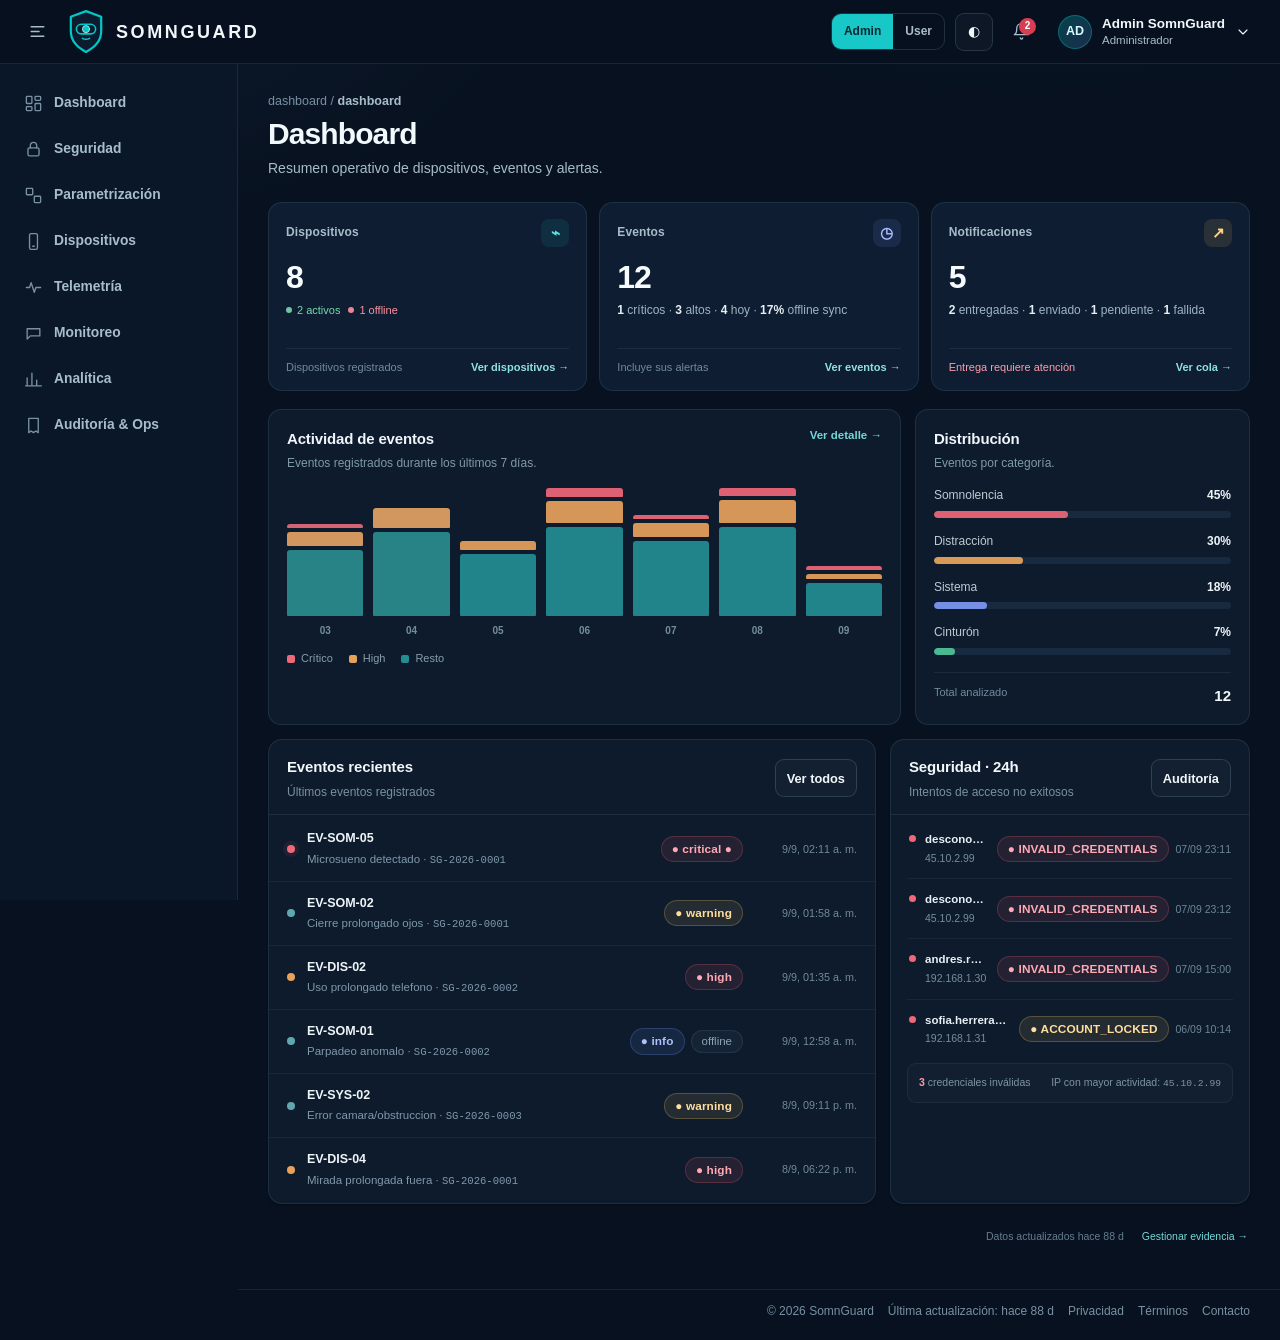
==== commit c0731bcd: "Enhance admin dashboard and user management features - Added breadcrumb navigation for improved user" ====
--- a/admin.html
+++ b/admin.html
@@ -3,7 +3,7 @@
 <head>
   <meta charset="UTF-8" />
   <meta name="viewport" content="width=device-width, initial-scale=1.0" />
-  <title>SOMNGUARD — Panel de Administración</title>
+  <title>SOMNGUARD — Administración</title>
   <link rel="stylesheet" href="./css/admin.css" />
 </head>
 <body>
@@ -29,7 +29,6 @@
           </span>
           <span class="brand-copy">
             <strong>SOMNGUARD</strong>
-            <span>Panel de administración</span>
           </span>
         </a>
       </div>
@@ -49,7 +48,7 @@
         <div class="user-menu-wrap">
           <button class="user-trigger" onclick="SG.toggleUserMenu(event)" aria-expanded="false" id="userTrigger">
             <span class="user-avatar" id="userAvatar">AD</span>
-            <span class="user-copy"><strong id="userName">Admin SomnGuard</strong><span id="userMeta">Administrador · acceso total</span></span>
+            <span class="user-copy"><strong id="userName">Admin SomnGuard</strong><span id="userMeta">Administrador</span></span>
             <svg viewBox="0 0 24 24" style="width:16px;height:16px"><path d="m6 9 6 6 6-6"></path></svg>
           </button>
           <div class="dropdown hidden" id="userMenu"></div>
@@ -58,55 +57,55 @@
     </header>
 
     <aside class="sidebar" aria-label="Navegación principal">
-      <div class="nav-group" data-group="dashboard" data-has-badge="true">
+      <div class="nav-group" data-group="dashboard">
         <p class="sidebar-label">Dashboard</p>
         <button class="nav-group-toggle" onclick="SG.toggleNavGroup(this)" title="Dashboard" aria-label="Módulo Dashboard">
           <svg viewBox="0 0 24 24"><rect x="3" y="3" width="7" height="9" rx="1"></rect><rect x="14" y="3" width="7" height="5" rx="1"></rect><rect x="14" y="12" width="7" height="9" rx="1"></rect><rect x="3" y="16" width="7" height="5" rx="1"></rect></svg>
-        </button>
+        <span class="nav-group-title">Dashboard</span></button>
         <nav class="nav">
-          <a class="nav-link" data-nav="/admin/dashboard" href="#/admin/dashboard"><svg viewBox="0 0 24 24"><rect x="3" y="3" width="7" height="9" rx="1"></rect><rect x="14" y="3" width="7" height="5" rx="1"></rect><rect x="14" y="12" width="7" height="9" rx="1"></rect><rect x="3" y="16" width="7" height="5" rx="1"></rect></svg><span>Dashboard</span><em class="nav-badge danger" data-badge="crit">2</em></a>
+          <a class="nav-link" data-nav="/admin/dashboard" href="#/admin/dashboard"><svg viewBox="0 0 24 24"><rect x="3" y="3" width="7" height="9" rx="1"></rect><rect x="14" y="3" width="7" height="5" rx="1"></rect><rect x="14" y="12" width="7" height="9" rx="1"></rect><rect x="3" y="16" width="7" height="5" rx="1"></rect></svg><span>Dashboard</span></a>
         </nav>
       </div>
-      <div class="nav-group" data-group="security" data-has-badge="true">
+      <div class="nav-group" data-group="security">
         <p class="sidebar-label">Seguridad</p>
         <button class="nav-group-toggle" onclick="SG.toggleNavGroup(this)" title="Seguridad" aria-label="Módulo Seguridad">
           <svg viewBox="0 0 24 24"><rect x="5" y="10" width="14" height="10" rx="2"></rect><path d="M8 10V7a4 4 0 0 1 8 0v3"></path></svg>
-        </button>
+        <span class="nav-group-title">Seguridad</span></button>
         <nav class="nav">
-          <a class="nav-link" data-nav="/admin/users" href="#/admin/users"><svg viewBox="0 0 24 24"><circle cx="9" cy="8" r="3.5"></circle><path d="M2.5 20a6.5 6.5 0 0 1 13 0"></path><path d="M16 4.5a3.5 3.5 0 0 1 0 7M21.5 20a6.5 6.5 0 0 0-4.5-6.2"></path></svg><span>Usuarios</span><em class="nav-badge" data-badge="users">6</em></a>
+          <a class="nav-link" data-nav="/admin/users" href="#/admin/users"><svg viewBox="0 0 24 24"><circle cx="9" cy="8" r="3.5"></circle><path d="M2.5 20a6.5 6.5 0 0 1 13 0"></path><path d="M16 4.5a3.5 3.5 0 0 1 0 7M21.5 20a6.5 6.5 0 0 0-4.5-6.2"></path></svg><span>Usuarios</span></a>
           <a class="nav-link" data-nav="/admin/roles" href="#/admin/roles"><svg viewBox="0 0 24 24"><rect x="5" y="10" width="14" height="10" rx="2"></rect><path d="M8 10V7a4 4 0 0 1 8 0v3"></path></svg><span>Roles</span></a>
           <a class="nav-link" data-nav="/admin/permissions" href="#/admin/permissions"><svg viewBox="0 0 24 24"><circle cx="12" cy="12" r="3"></circle><path d="M12 2v4M12 18v4M2 12h4M18 12h4"></path></svg><span>Permisos · matriz</span></a>
           <a class="nav-link" data-nav="/admin/sessions" href="#/admin/sessions"><svg viewBox="0 0 24 24"><rect x="3" y="5" width="18" height="14" rx="2"></rect><path d="M3 10h18"></path></svg><span>Sesiones</span></a>
           <a class="nav-link" data-nav="/admin/password-resets" href="#/admin/password-resets"><svg viewBox="0 0 24 24"><path d="M12 3v10M12 17.5v.5"></path><circle cx="12" cy="12" r="9"></circle></svg><span>Resets password</span></a>
           <a class="nav-link" data-nav="/admin/email-verifications" href="#/admin/email-verifications"><svg viewBox="0 0 24 24"><rect x="3" y="5" width="18" height="14" rx="2"></rect><path d="m3 7 9 6 9-6"></path></svg><span>Verificaciones email</span></a>
-          <a class="nav-link" data-nav="/admin/login-audit" href="#/admin/login-audit"><svg viewBox="0 0 24 24"><path d="M4 6h16M4 12h16M4 18h10"></path></svg><span>Auditoría login</span><em class="nav-badge warn" data-badge="fails">3</em></a>
+          <a class="nav-link" data-nav="/admin/login-audit" href="#/admin/login-audit"><svg viewBox="0 0 24 24"><path d="M4 6h16M4 12h16M4 18h10"></path></svg><span>Auditoría login</span></a>
         </nav>
       </div>
-      <div class="nav-group" data-group="catalog" data-has-badge="true">
+      <div class="nav-group" data-group="catalog">
         <p class="sidebar-label">Parametrización</p>
         <button class="nav-group-toggle" onclick="SG.toggleNavGroup(this)" title="Parametrización" aria-label="Módulo Parametrización">
           <svg viewBox="0 0 24 24"><rect x="3" y="3" width="8" height="8" rx="1"></rect><rect x="13" y="13" width="8" height="8" rx="1"></rect></svg>
-        </button>
+        <span class="nav-group-title">Parametrización</span></button>
         <nav class="nav">
           <a class="nav-link" data-nav="/admin/catalog/event-categories" href="#/admin/catalog/event-categories"><svg viewBox="0 0 24 24"><rect x="3" y="3" width="8" height="8" rx="1"></rect><rect x="13" y="13" width="8" height="8" rx="1"></rect></svg><span>Categorías</span></a>
           <a class="nav-link" data-nav="/admin/catalog/severities" href="#/admin/catalog/severities"><svg viewBox="0 0 24 24"><path d="M12 3 2 20h20L12 3Z"></path></svg><span>Severidades</span></a>
           <a class="nav-link" data-nav="/admin/catalog/media-types" href="#/admin/catalog/media-types"><svg viewBox="0 0 24 24"><rect x="3" y="5" width="18" height="14" rx="2"></rect><circle cx="9" cy="10" r="1.6"></circle><path d="m5 18 5-5 3 3 3-3 3 3"></path></svg><span>Tipos media</span></a>
           <a class="nav-link" data-nav="/admin/catalog/sound-patterns" href="#/admin/catalog/sound-patterns"><svg viewBox="0 0 24 24"><path d="M4 10v4M8 7v10M12 4v16M16 7v10M20 10v4"></path></svg><span>Patrones sonido</span></a>
-          <a class="nav-link" data-nav="/admin/catalog/event-types" href="#/admin/catalog/event-types"><svg viewBox="0 0 24 24"><path d="M4 5h16v14H4z"></path><path d="M8 9h8M8 13h8M8 17h5"></path></svg><span>Tipos evento</span><em class="nav-badge warn">1</em></a>
+          <a class="nav-link" data-nav="/admin/catalog/event-types" href="#/admin/catalog/event-types"><svg viewBox="0 0 24 24"><path d="M4 5h16v14H4z"></path><path d="M8 9h8M8 13h8M8 17h5"></path></svg><span>Tipos evento</span></a>
           <a class="nav-link" data-nav="/admin/catalog/statuses" href="#/admin/catalog/statuses"><svg viewBox="0 0 24 24"><circle cx="6" cy="6" r="2.5"></circle><circle cx="18" cy="18" r="2.5"></circle><path d="M8 7l8 10"></path></svg><span>Estados</span></a>
           <a class="nav-link" data-nav="/admin/catalog/transitions" href="#/admin/catalog/transitions"><svg viewBox="0 0 24 24"><circle cx="5" cy="12" r="2.5"></circle><circle cx="19" cy="12" r="2.5"></circle><path d="M7.5 12h9M15 9.5 17.5 12 15 14.5"></path></svg><span>Transiciones</span></a>
         </nav>
       </div>
-      <div class="nav-group" data-group="devices" data-has-badge="true">
+      <div class="nav-group" data-group="devices">
         <p class="sidebar-label">Dispositivos</p>
         <button class="nav-group-toggle" onclick="SG.toggleNavGroup(this)" title="Dispositivos" aria-label="Módulo Dispositivos">
           <svg viewBox="0 0 24 24"><rect x="7" y="2" width="10" height="20" rx="2"></rect><path d="M11 18h2"></path></svg>
-        </button>
+        <span class="nav-group-title">Dispositivos</span></button>
         <nav class="nav">
-          <a class="nav-link" data-nav="/admin/devices" href="#/admin/devices"><svg viewBox="0 0 24 24"><rect x="7" y="2" width="10" height="20" rx="2"></rect><path d="M11 18h2"></path></svg><span>Dispositivos</span><em class="nav-badge warn" data-badge="offline">1</em></a>
+          <a class="nav-link" data-nav="/admin/devices" href="#/admin/devices"><svg viewBox="0 0 24 24"><rect x="7" y="2" width="10" height="20" rx="2"></rect><path d="M11 18h2"></path></svg><span>Dispositivos</span></a>
           <a class="nav-link" data-nav="/admin/assignments" href="#/admin/assignments"><svg viewBox="0 0 24 24"><path d="M8 7h13M8 12h13M8 17h13"></path><circle cx="4" cy="7" r="1.3"></circle><circle cx="4" cy="12" r="1.3"></circle><circle cx="4" cy="17" r="1.3"></circle></svg><span>Asignaciones</span></a>
           <a class="nav-link" data-nav="/admin/device-configs" href="#/admin/device-configs"><svg viewBox="0 0 24 24"><circle cx="12" cy="12" r="3"></circle><path d="M19.4 15a1.7 1.7 0 0 0 .3 1.9l.1.1-2.8 2.8-.1-.1a1.7 1.7 0 0 0-1.9-.3 1.7 1.7 0 0 0-1 1.6v.2h-4V21a1.7 1.7 0 0 0-1-1.6 1.7 1.7 0 0 0-1.9.3l-.1.1L4.2 17l.1-.1A1.7 1.7 0 0 0 4.6 15 1.7 1.7 0 0 0 3 14H2.8v-4H3a1.7 1.7 0 0 0 1.6-1 1.7 1.7 0 0 0-.3-1.9L4.2 7 7 4.2l.1.1A1.7 1.7 0 0 0 9 4.6a1.7 1.7 0 0 0 1-1.6v-.2h4V3a1.7 1.7 0 0 0 1 1.6 1.7 1.7 0 0 0 1.9-.3l.1-.1L19.8 7l-.1.1a1.7 1.7 0 0 0-.3 1.9 1.7 1.7 0 0 0 1.6 1h.2v4H21a1.7 1.7 0 0 0-1.6 1Z"></path></svg><span>Configs</span></a>
-          <a class="nav-link" data-nav="/admin/provisioning-tokens" href="#/admin/provisioning-tokens"><svg viewBox="0 0 24 24"><path d="M12 3v18M5 8l7-5 7 5M5 16l7 5 7-5"></path></svg><span>Tokens provisioning</span><em class="nav-badge">2</em></a>
+          <a class="nav-link" data-nav="/admin/provisioning-tokens" href="#/admin/provisioning-tokens"><svg viewBox="0 0 24 24"><path d="M12 3v18M5 8l7-5 7 5M5 16l7 5 7-5"></path></svg><span>Tokens provisioning</span></a>
           <a class="nav-link" data-nav="/admin/provisioning-audit" href="#/admin/provisioning-audit"><svg viewBox="0 0 24 24"><path d="M4 6h16M4 12h16M4 18h10"></path></svg><span>Audit provisioning</span></a>
         </nav>
       </div>
@@ -114,27 +113,27 @@
         <p class="sidebar-label">Telemetría</p>
         <button class="nav-group-toggle" onclick="SG.toggleNavGroup(this)" title="Telemetría" aria-label="Módulo Telemetría">
           <svg viewBox="0 0 24 24"><path d="M3 12h4l2-6 4 12 2-6h6"></path></svg>
-        </button>
+        <span class="nav-group-title">Telemetría</span></button>
         <nav class="nav">
           <a class="nav-link" data-nav="/admin/events" href="#/admin/events"><svg viewBox="0 0 24 24"><path d="M3 12h4l2-6 4 12 2-6h6"></path></svg><span>Eventos</span></a>
           <a class="nav-link" data-nav="/admin/evidence" href="#/admin/evidence"><svg viewBox="0 0 24 24"><rect x="3" y="5" width="18" height="14" rx="2"></rect><circle cx="9" cy="10" r="1.6"></circle></svg><span>Evidencias</span></a>
           <a class="nav-link" data-nav="/admin/alerts" href="#/admin/alerts"><svg viewBox="0 0 24 24"><path d="M6 8a6 6 0 1 1 12 0c0 7 3 8 3 8H3s3-1 3-8"></path><path d="M10.5 20a1.5 1.5 0 0 0 3 0"></path></svg><span>Alertas edge</span></a>
         </nav>
       </div>
-      <div class="nav-group" data-group="monitoring" data-has-badge="true">
+      <div class="nav-group" data-group="monitoring">
         <p class="sidebar-label">Monitoreo</p>
         <button class="nav-group-toggle" onclick="SG.toggleNavGroup(this)" title="Monitoreo" aria-label="Módulo Monitoreo">
           <svg viewBox="0 0 24 24"><path d="M4 6h16v9H8l-4 4V6Z"></path></svg>
-        </button>
+        <span class="nav-group-title">Monitoreo</span></button>
         <nav class="nav">
-          <a class="nav-link" data-nav="/admin/notifications" href="#/admin/notifications"><svg viewBox="0 0 24 24"><path d="M4 6h16v9H8l-4 4V6Z"></path></svg><span>Notificaciones</span><em class="nav-badge danger">1</em></a>
+          <a class="nav-link" data-nav="/admin/notifications" href="#/admin/notifications"><svg viewBox="0 0 24 24"><path d="M4 6h16v9H8l-4 4V6Z"></path></svg><span>Notificaciones</span></a>
         </nav>
       </div>
       <div class="nav-group" data-group="analytics">
         <p class="sidebar-label">Analítica</p>
         <button class="nav-group-toggle" onclick="SG.toggleNavGroup(this)" title="Analítica" aria-label="Módulo Analítica">
           <svg viewBox="0 0 24 24"><path d="M4 20V10M10 20V4M16 20v-7M22 20H2"></path></svg>
-        </button>
+        <span class="nav-group-title">Analítica</span></button>
         <nav class="nav">
           <a class="nav-link" data-nav="/admin/analytics-timeline" href="#/admin/analytics-timeline"><svg viewBox="0 0 24 24"><path d="M4 18V8M10 18V4M16 18v-8M22 18H2"></path></svg><span>Timeline</span></a>
           <a class="nav-link" data-nav="/admin/analytics-metrics" href="#/admin/analytics-metrics"><svg viewBox="0 0 24 24"><path d="M4 20V10M10 20V4M16 20v-7M22 20H2"></path></svg><span>Métricas</span></a>
@@ -145,14 +144,13 @@
         <p class="sidebar-label">Auditoría &amp; Ops</p>
         <button class="nav-group-toggle" onclick="SG.toggleNavGroup(this)" title="Auditoría &amp; Ops" aria-label="Módulo Auditoría y Ops">
           <svg viewBox="0 0 24 24"><path d="M6 3h12v18l-3-2-3 2-3-2-3 2V3Z"></path></svg>
-        </button>
+        <span class="nav-group-title">Auditoría &amp; Ops</span></button>
         <nav class="nav">
           <a class="nav-link" data-nav="/admin/audit" href="#/admin/audit"><svg viewBox="0 0 24 24"><path d="M6 3h12v18l-3-2-3 2-3-2-3 2V3Z"></path></svg><span>Auditoría global</span></a>
           <a class="nav-link" data-nav="/admin/observability" href="#/admin/observability"><svg viewBox="0 0 24 24"><circle cx="12" cy="12" r="8"></circle><circle cx="12" cy="12" r="2"></circle></svg><span>Observabilidad</span></a>
           <a class="nav-link" data-nav="/admin/settings" href="#/admin/settings"><svg viewBox="0 0 24 24"><circle cx="12" cy="12" r="3"></circle><path d="M12 2v4M12 18v4M2 12h4M18 12h4"></path></svg><span>Settings</span></a>
         </nav>
       </div>
-      <div class="sidebar-foot" id="sidebarFoot">Administrador</div>
     </aside>
     <button class="sidebar-backdrop" aria-label="Cerrar navegación" onclick="SG.toggleMobileNav(false)"></button>
 
--- a/css/admin.css
+++ b/css/admin.css
@@ -150,10 +150,6 @@
   background: transparent; color: var(--text-faint); cursor: pointer; transition: all .16s ease;
 }
 body.nav-collapsed .nav-group-toggle:hover { background: rgba(255,255,255,.06); color: var(--text); }
-body.nav-collapsed .nav-group[data-has-badge="true"] > .nav-group-toggle::after {
-  content: ""; position: absolute; top: 6px; right: 12px; width: 7px; height: 7px; border-radius: 50%;
-  background: #ef5a6c; box-shadow: 0 0 0 2px rgba(14,30,52,1);
-}
 body.nav-collapsed .nav-group.open > .nav-group-toggle { background: var(--accent-light); color: var(--accent); border-color: rgba(0,200,200,.28); }
 body.nav-collapsed .nav-group.open > .nav {
   display: grid; gap: 2px; position: absolute; left: calc(100% + 10px); top: 0; min-width: 236px;
@@ -374,11 +370,7 @@
 .role-btn.active { background: var(--accent); color: var(--accent-ink); }
 .bell { position: relative; }
 .bell-dot { position: absolute; top: 4px; right: 4px; min-width: 17px; height: 17px; border-radius: 999px; background: #d63f53; color: #fff; font-size: 10px; font-weight: 800; display: grid; place-items: center; padding: 0 4px; }
-.nav-badge { font-style: normal; margin-left: auto; font-size: 10.5px; font-weight: 800; border-radius: 999px; padding: 2px 8px; background: rgba(0,200,200,.14); color: #9be9ec; border: 1px solid rgba(0,200,200,.25); }
-.nav-badge.warn { background: rgba(240,194,94,.12); color: #ffde9e; border-color: rgba(240,194,94,.3); }
-.nav-badge.danger { background: rgba(214,63,83,.14); color: #ffa9b3; border-color: rgba(239,90,108,.3); animation: pulse 1.6s infinite; }
 @keyframes pulse { 50% { opacity: .55; } }
-.sidebar-foot { margin: 14px 10px 4px; padding: 10px 12px; border: 1px solid var(--border-soft); border-radius: 10px; color: var(--text-faint); font-size: 11.5px; background: rgba(255,255,255,.02); }
 .breadcrumb { color: var(--text-faint); font-size: 12.5px; margin-bottom: 6px; }
 .breadcrumb b { color: var(--text-muted); font-weight: 600; }
 .perm-chip { font-size: 10.5px; border: 1px solid var(--border-soft); border-radius: 7px; padding: 1px 7px; color: var(--text-faint); background: transparent; white-space: nowrap; }
@@ -457,3 +449,300 @@
 body.light .data-table td { color: #334e61; } body.light .data-table td strong { color: #0b2233; }
 .skel { border-radius: 8px; background: linear-gradient(90deg, rgba(255,255,255,.04), rgba(255,255,255,.1), rgba(255,255,255,.04)); background-size: 200% 100%; animation: sk 1.2s infinite; min-height: 14px; }
 @keyframes sk { to { background-position: -200% 0; } }
+
+/* ================= v3: dashboard visual cleanup ================= */
+:root {
+  --bg-primary: #07111f;
+  --bg-surface: #0d1b2d;
+  --bg-surface-2: #12243a;
+  --text: #f2f7fa;
+  --text-muted: #a8bdca;
+  --text-faint: #7891a3;
+  --border: rgba(151,196,211,.18);
+  --border-soft: rgba(151,196,211,.11);
+  --accent: #18c7c8;
+  --accent-hover: #39dde0;
+  --accent-light: rgba(24,199,200,.10);
+}
+body { font-size: 14px; }
+.topbar { height: 64px; padding-inline: 18px; background: rgba(7,17,31,.93); border-bottom-color: rgba(151,196,211,.12); }
+.sidebar { top: 64px; width: 238px; background: #0a1728; }
+.main-area { margin-left: 238px; padding-top: 64px; }
+.content { max-width: 1420px; padding: 28px 30px 44px; }
+.page-header { margin-bottom: 22px; align-items: center; }
+.page-header h1 { font-size: 30px; letter-spacing: -.03em; }
+.page-header p { color: #a8bdca; font-size: 14px; margin-top: 6px; }
+.page-actions { gap: 8px; }
+.page-actions select, .btn.btn-sm { min-height: 38px; }
+.btn-secondary { background: rgba(255,255,255,.025); border-color: rgba(151,196,211,.20); }
+.btn-secondary:hover { background: rgba(24,199,200,.07); }
+.dashboard-alert { display: flex; align-items: center; gap: 12px; padding: 11px 14px; margin-bottom: 18px; }
+.dashboard-alert > div { display: grid; gap: 1px; flex: 1; }
+.dashboard-alert > div span { color: #c2d1d9; font-size: 12.5px; }
+.dashboard-alert > a { color: #ffb6bf; font-size: 12px; font-weight: 700; }
+.alert-dot { width: 9px; height: 9px; border-radius: 50%; background: #ef6a7a; box-shadow: 0 0 0 4px rgba(239,106,122,.10); flex: none; }
+.kpi-grid-clean { grid-template-columns: repeat(4, minmax(0,1fr)); gap: 12px; margin: 0 0 18px; }
+.kpi-card-clean { display: block; min-height: 156px; padding: 16px 17px 14px; background: #0e1d31; border: 1px solid rgba(151,196,211,.12); border-radius: 14px; text-decoration: none; color: var(--text); }
+.kpi-card-clean:hover { transform: translateY(-1px); border-color: rgba(24,199,200,.34); box-shadow: 0 10px 26px rgba(0,0,0,.20); }
+.kpi-top { display: flex; align-items: center; justify-content: space-between; gap: 10px; }
+.kpi-label { font-size: 12px; color: #a7bdca; font-weight: 700; letter-spacing: .01em; }
+.kpi-icon { width: 28px; height: 28px; display: grid; place-items: center; border-radius: 8px; font-weight: 800; font-size: 15px; }
+.kpi-icon.teal { color: #5ee2e2; background: rgba(24,199,200,.11); }
+.kpi-icon.blue { color: #a9baff; background: rgba(108,144,240,.12); }
+.kpi-icon.red { color: #ff9daa; background: rgba(239,90,108,.12); }
+.kpi-icon.amber { color: #ffd58b; background: rgba(240,194,94,.12); }
+.kpi-value { font-size: 32px; line-height: 1; font-weight: 800; letter-spacing: -.035em; margin: 14px 0 9px; color: #f6fbfd; }
+.kpi-detail { min-height: 34px; color: #9eb5c2; font-size: 12px; line-height: 1.45; }
+.kpi-detail b { color: #e5eef2; font-weight: 700; }
+.kpi-foot { margin-top: 12px; padding-top: 10px; border-top: 1px solid rgba(151,196,211,.09); display: flex; justify-content: space-between; gap: 10px; align-items: center; font-size: 11px; color: #718b9c; }
+.kpi-foot strong { color: #8fe2e2; font-weight: 700; }
+.trend-up { color: #7fd9b4; }
+.trend-down { color: #ff9daa; }
+.trend-neutral { color: #a4b7c2; }
+.kpi-status-row { display: flex; gap: 8px; flex-wrap: wrap; min-height: 34px; align-items: flex-start; }
+.mini-status { display: inline-flex; align-items: center; gap: 5px; color: #9fb5c2; font-size: 11px; }
+.mini-status i { width: 6px; height: 6px; border-radius: 50%; background: currentColor; opacity: .9; }
+.mini-status.success { color: #78d8b1; }
+.mini-status.danger { color: #ff929f; }
+.mini-status.warning { color: #ffd27f; }
+.dashboard-grid { display: grid; gap: 14px; }
+.dashboard-grid-top { grid-template-columns: minmax(0, 1.7fr) minmax(320px, .9fr); margin-bottom: 14px; }
+.dashboard-grid-middle { grid-template-columns: minmax(0, 1.45fr) minmax(360px, .85fr); margin-bottom: 14px; }
+.dashboard-card, .dashboard-panel { background: #0d1b2d; border-color: rgba(151,196,211,.12); }
+.chart-card { padding: 17px 18px; }
+.chart-card-large { min-height: 258px; }
+.section-head { display: flex; justify-content: space-between; gap: 16px; align-items: flex-start; margin-bottom: 12px; }
+.section-head h2 { margin: 0; font-size: 15px; color: #eff6f9; letter-spacing: -.01em; }
+.section-head p { margin: 4px 0 0; color: #8099aa; font-size: 12px; }
+.section-head > a { color: #73d6d7; font-size: 11.5px; font-weight: 700; white-space: nowrap; }
+.bars { height: 154px; gap: 10px; padding-top: 4px; }
+.bars .seg { border-radius: 3px 3px 1px 1px; opacity: .92; }
+.bars .bar b { color: #748d9e; font-size: 10px; margin-top: 3px; }
+.bars .bar:nth-child(1) .seg, .bars .bar:nth-child(2) .seg { filter: saturate(.9); }
+.chart-legend { display: flex; gap: 16px; align-items: center; margin-top: 12px; color: #879eae; font-size: 11px; }
+.chart-legend > span { display: inline-flex; align-items: center; gap: 6px; }
+.legend-box { width: 8px; height: 8px; border-radius: 2px; display: inline-block; }
+.legend-box.critical { background: #ef6878; }
+.legend-box.high { background: #e8a15b; }
+.legend-box.rest { background: #238e92; }
+.distribution-row { margin: 14px 0; }
+.distribution-head { display: flex; justify-content: space-between; gap: 12px; margin-bottom: 6px; color: #bccbd3; font-size: 12px; }
+.distribution-head strong { color: #edf5f7; font-size: 12px; }
+.distribution-track { height: 7px; border-radius: 999px; background: #182a40; overflow: hidden; }
+.distribution-track i { display: block; height: 100%; border-radius: inherit; }
+.distribution-track i.red { background: #dc6172; }
+.distribution-track i.amber { background: #d99a58; }
+.distribution-track i.blue { background: #758fe4; }
+.distribution-track i.green { background: #49b992; }
+.distribution-total { display: flex; justify-content: space-between; margin-top: 17px; padding-top: 11px; border-top: 1px solid rgba(151,196,211,.09); color: #718b9d; font-size: 11px; }
+.distribution-total strong { color: #f1f7f9; font-size: 15px; }
+.dashboard-panel-header { padding: 15px 18px 13px; align-items: center; }
+.dashboard-panel-header .panel-title { font-size: 15px; }
+.dashboard-panel-header .panel-subtitle { font-size: 12px; color: #7891a2; }
+.event-list { padding: 2px 0; }
+.event-row { display: grid; grid-template-columns: 10px minmax(0,1fr) auto 104px; gap: 10px; align-items: center; padding: 12px 18px; border-bottom: 1px solid rgba(151,196,211,.07); text-decoration: none; color: inherit; }
+.event-row:last-child { border-bottom: 0; }
+.event-row:hover { background: rgba(255,255,255,.02); }
+.event-marker { width: 8px; height: 8px; border-radius: 50%; }
+.event-marker.critical { background: #ef6878; box-shadow: 0 0 0 4px rgba(239,104,120,.08); }
+.event-marker.high { background: #e8a15b; }
+.event-marker.info { background: #60a6b1; }
+.event-main { display: grid; gap: 2px; min-width: 0; }
+.event-main strong { font-size: 12.5px; color: #eef5f7; white-space: nowrap; overflow: hidden; text-overflow: ellipsis; }
+.event-main span { color: #7f98aa; font-size: 11.5px; white-space: nowrap; overflow: hidden; text-overflow: ellipsis; }
+.event-status { display: flex; gap: 6px; align-items: center; }
+.event-row time { text-align: right; color: #718999; font-size: 10.8px; white-space: nowrap; }
+.chip-soft { background: rgba(151,196,211,.05); border-color: rgba(151,196,211,.11); color: #8da4b2; }
+.security-list { padding: 4px 16px 0; }
+.security-row { display: flex; justify-content: space-between; gap: 12px; align-items: center; padding: 12px 2px; border-bottom: 1px solid rgba(151,196,211,.07); }
+.security-row:last-child { border-bottom: 0; }
+.security-row > div:first-child { display: grid; grid-template-columns: 8px minmax(0,1fr); column-gap: 8px; row-gap: 1px; min-width: 0; }
+.security-row strong { font-size: 11.5px; color: #e8f1f5; white-space: nowrap; overflow: hidden; text-overflow: ellipsis; }
+.security-dot { width: 7px; height: 7px; border-radius: 50%; background: #ef6878; grid-row: 1 / span 2; margin-top: 4px; }
+.security-meta { grid-column: 2; color: #748e9f; font-size: 10.5px; }
+.security-row > div:last-child { display: flex; align-items: center; gap: 7px; }
+.security-time { color: #6d8697; font-size: 10.5px; white-space: nowrap; }
+.security-summary { margin: 4px 16px 14px; padding: 10px 11px; display: flex; justify-content: space-between; gap: 12px; background: rgba(255,255,255,.02); border: 1px solid rgba(151,196,211,.08); border-radius: 9px; color: #7d95a5; font-size: 10.5px; }
+.security-summary strong { color: #ff9aa6; }
+.count-badge { min-width: 24px; height: 24px; display: inline-grid; place-items: center; padding: 0 7px; border-radius: 999px; background: rgba(240,194,94,.11); border: 1px solid rgba(240,194,94,.18); color: #ffd58b; font-size: 11px; font-weight: 800; }
+.panel-header-actions { display: flex; gap: 8px; align-items: center; }
+.dashboard-table th { padding-block: 9px; }
+.dashboard-table td { padding-block: 10px; font-size: 12.5px; }
+.empty-cell { text-align: center !important; color: #718999 !important; padding: 26px !important; }
+.empty-inline { padding: 24px 2px; color: #70899b; font-size: 12px; text-align: center; }
+.dashboard-footnote { display: flex; justify-content: flex-end; gap: 18px; align-items: center; padding: 10px 2px 0; color: #657e90; font-size: 10.5px; }
+.dashboard-footnote a { color: #76d8d9; }
+body.light { --bg-primary:#eef4f8; --bg-surface:#ffffff; --bg-surface-2:#e8f1f6; --text:#0b2233; --text-muted:#4a6577; --text-faint:#71899a; --border:rgba(11,34,51,.14); --border-soft:rgba(11,34,51,.10); --accent:#00aeb4; --accent-hover:#008f95; }
+body.light .topbar { background: rgba(246,250,252,.94); }
+body.light .sidebar { background:#f7fafc; }
+body.light .kpi-card-clean, body.light .dashboard-card, body.light .dashboard-panel { background:#fff; }
+body.light .kpi-value, body.light .section-head h2, body.light .event-main strong, body.light .security-row strong { color:#102839; }
+body.light .kpi-detail, body.light .event-main span, body.light .section-head p, body.light .panel-subtitle { color:#5e7788; }
+body.light .distribution-track { background:#e6edf1; }
+
+@media (max-width: 1180px) {
+  .sidebar { width: 224px; }
+  .main-area { margin-left: 224px; }
+  .kpi-grid-clean { grid-template-columns: repeat(2,minmax(0,1fr)); }
+  .dashboard-grid-top, .dashboard-grid-middle { grid-template-columns: 1fr; }
+}
+@media (max-width: 767px) {
+  .topbar { height: 62px; }
+  .sidebar { top: 62px; }
+  .main-area { padding-top: 62px; }
+  .content { padding: 18px 12px 32px; }
+  .page-header { align-items: stretch; }
+  .page-actions { width: 100%; }
+  .page-actions > * { flex: 1; }
+  .kpi-grid-clean { grid-template-columns: 1fr; }
+  .event-row { grid-template-columns: 10px minmax(0,1fr); }
+  .event-status { grid-column: 2; }
+  .event-row time { grid-column: 2; text-align: left; }
+  .security-summary, .dashboard-footnote { flex-direction: column; align-items: flex-start; gap: 7px; }
+  .panel-header-actions { width: 100%; justify-content: flex-end; }
+}
+.bars .seg.critical { background: #ef6878; }
+.bars .seg.high { background: #e8a15b; }
+.bars .seg.rest { background: #238e92; }
+
+
+/* ============================================================================
+ * v4 — requested navigation/header cleanup
+ * ========================================================================== */
+
+/* Brand: logo + SOMNGUARD only, vertically centered. */
+.brand {
+  align-items: center;
+  gap: 10px;
+  min-height: 44px;
+}
+.brand-mark svg { width: 39px; height: 44px; }
+.brand-copy {
+  display: flex;
+  align-items: center;
+  min-height: 44px;
+  line-height: 1;
+}
+.brand-copy strong {
+  font-size: 18px;
+  line-height: 1;
+  letter-spacing: 2.6px;
+  font-weight: 800;
+  color: var(--text);
+}
+.brand-copy strong::after,
+.brand-copy span { display: none !important; }
+
+/* Expanded sidebar: only modules are visible until a module is opened. */
+.sidebar-label { display: none !important; }
+.nav-group {
+  margin-bottom: 4px;
+}
+.nav-group-toggle {
+  width: 100%;
+  min-height: 42px;
+  display: flex;
+  align-items: center;
+  justify-content: flex-start;
+  gap: 11px;
+  padding: 9px 11px;
+  border: 1px solid transparent;
+  border-radius: 9px;
+  background: transparent;
+  color: var(--text-muted);
+  cursor: pointer;
+  text-align: left;
+  transition: all .16s ease;
+}
+.nav-group-toggle svg {
+  color: var(--text-faint);
+}
+.nav-group-toggle:hover {
+  background: rgba(255,255,255,.05);
+  color: var(--text);
+}
+.nav-group-toggle:hover svg { color: var(--accent); }
+.nav-group.open > .nav-group-toggle {
+  color: var(--text);
+  background: var(--accent-light);
+  border-color: rgba(0,200,200,.20);
+}
+.nav-group.open > .nav-group-toggle svg { color: var(--accent); }
+.nav-group-title {
+  display: block;
+  flex: 1;
+  font-size: 13.8px;
+  font-weight: 650;
+  white-space: nowrap;
+}
+.sidebar .nav-group > .nav {
+  display: none;
+  gap: 2px;
+  padding: 3px 0 5px 8px;
+}
+.sidebar .nav-group.open > .nav { display: grid; }
+.sidebar .nav-link {
+  min-height: 38px;
+  padding: 8px 10px;
+  font-size: 13px;
+}
+.sidebar .nav-link.active::before { left: 0; }
+.sidebar .nav-link.active { padding-left: 12px; }
+
+/* The collapsed rail keeps its existing flyout behavior. */
+body.nav-collapsed .nav-group-title { display: none; }
+body.nav-collapsed .nav-group-toggle {
+  justify-content: center;
+  padding-inline: 0;
+}
+body.nav-collapsed .sidebar .nav-group > .nav { padding: 0; }
+body.nav-collapsed .sidebar .nav-link.active::before { left: 2px; }
+
+/* User role below name: role only. */
+.user-copy span { color: var(--text-muted); }
+
+/* No dashboard range/update controls. */
+.page-actions:empty { display: none; }
+
+@media (max-width: 767px) {
+  .brand-copy strong { font-size: 16px; letter-spacing: 2px; }
+  .brand-mark svg { width: 34px; height: 39px; }
+  .sidebar { padding-top: 12px; }
+  .nav-group-title { font-size: 13.5px; }
+}
+
+
+/* v5: account menu + logout confirmation */
+.account-summary { padding: 11px 12px 10px; }
+.account-summary strong { display: block; color: var(--text); font-size: 13.5px; font-weight: 700; }
+.account-email { margin-top: 2px; color: var(--text-muted); font-size: 12px; }
+.account-role { margin-top: 4px; color: var(--text-faint); font-size: 11px; }
+.dropdown-item-icon { width: 18px; color: var(--text-faint); text-align: center; font-size: 14px; }
+.dropdown-item-danger { color: #ffb1ba; }
+.dropdown-item-danger .dropdown-item-icon { color: #ef6878; }
+.dropdown-item-danger:hover { color: #ffd7db; background: rgba(239,90,108,.08); }
+.account-modal-header p, .logout-modal-header p { margin: 4px 0 0; color: var(--text-muted); font-size: 12px; }
+.account-modal-body { padding-top: 18px; }
+.account-hero { display:flex; align-items:center; gap:12px; padding:14px; border:1px solid var(--border-soft); background:rgba(255,255,255,.02); border-radius:12px; }
+.account-avatar { width:42px; height:42px; flex:none; }
+.account-hero h3 { margin:0; font-size:15px; color:var(--text); }
+.account-hero > div > span { color:var(--text-muted); font-size:12px; }
+.account-details { display:grid; gap:10px; margin:14px 0 0; }
+.account-details > div { padding:11px 13px; border:1px solid var(--border-soft); border-radius:10px; background:rgba(255,255,255,.015); }
+.account-details dt { color:var(--text-faint); font-size:10.5px; font-weight:700; text-transform:uppercase; letter-spacing:.06em; }
+.account-details dd { margin:4px 0 0; color:var(--text); font-size:13px; }
+.logout-modal-body { text-align:center; padding:24px 24px 18px; }
+.logout-icon { width:46px; height:46px; display:grid; place-items:center; margin:0 auto 12px; border-radius:50%; color:#ffb4bd; background:rgba(239,90,108,.10); border:1px solid rgba(239,90,108,.20); font-size:20px; }
+.logout-modal-body p { margin:0; color:var(--text); font-size:15px; font-weight:650; }
+.logout-modal-body span { display:block; margin-top:5px; color:var(--text-muted); font-size:12.5px; }
+.btn-logout { min-height:38px; padding:8px 14px; border:1px solid rgba(239,90,108,.28); border-radius:9px; background:#b94355; color:#fff; font-weight:700; box-shadow:none; }
+.btn-logout:hover { background:#ca4d60; }
+
+/* Compact legal footer for all admin screens; full portal footer stays on the public index. */
+.app-foot { border-top:1px solid var(--border-soft); max-width:none; padding:12px 30px 20px; justify-content:flex-end; align-items:center; gap:14px; }
+.app-foot a { color:var(--text-faint); }
+.app-foot a:hover { color:var(--accent); }
+
+/* Three primary KPI cards after merging events + alerts. */
+.kpi-grid-three { grid-template-columns: repeat(3, minmax(0,1fr)); max-width: 100%; }
+@media (max-width: 767px) { .kpi-grid-three { grid-template-columns: 1fr; } }
